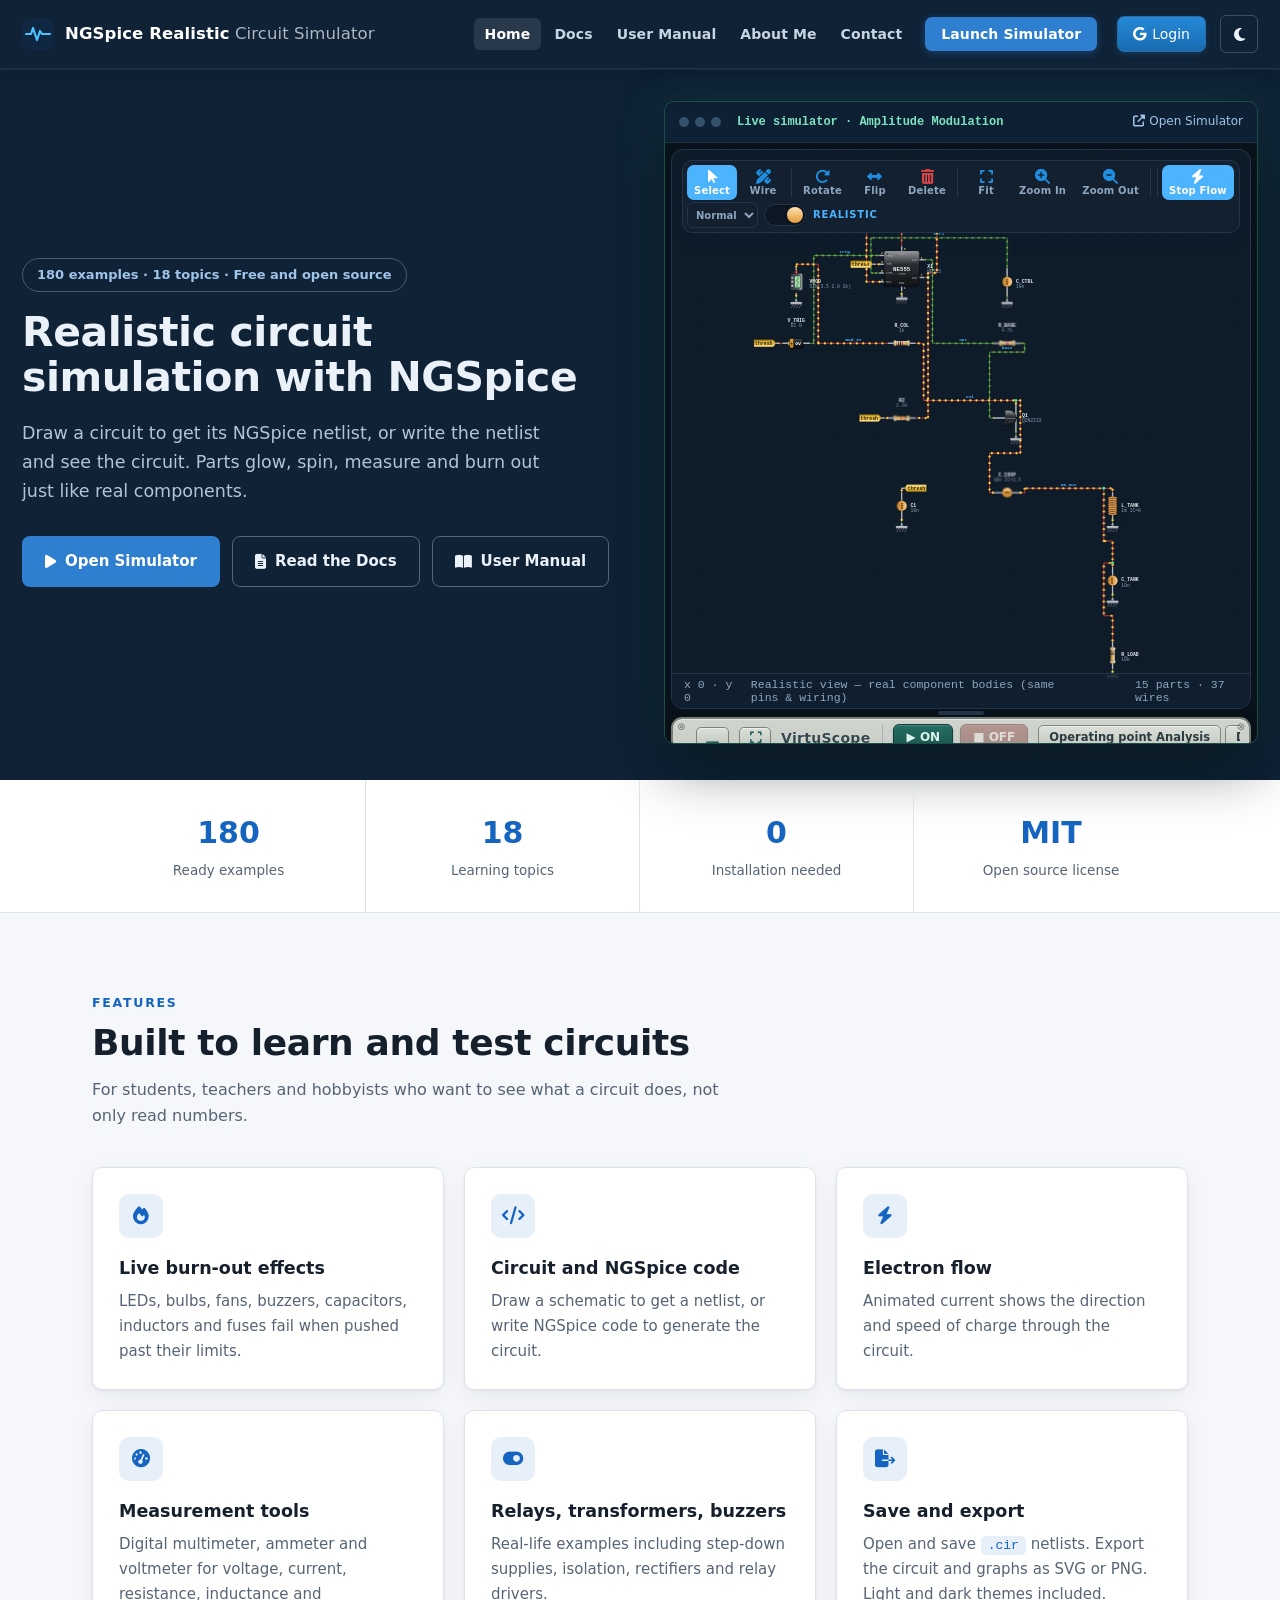
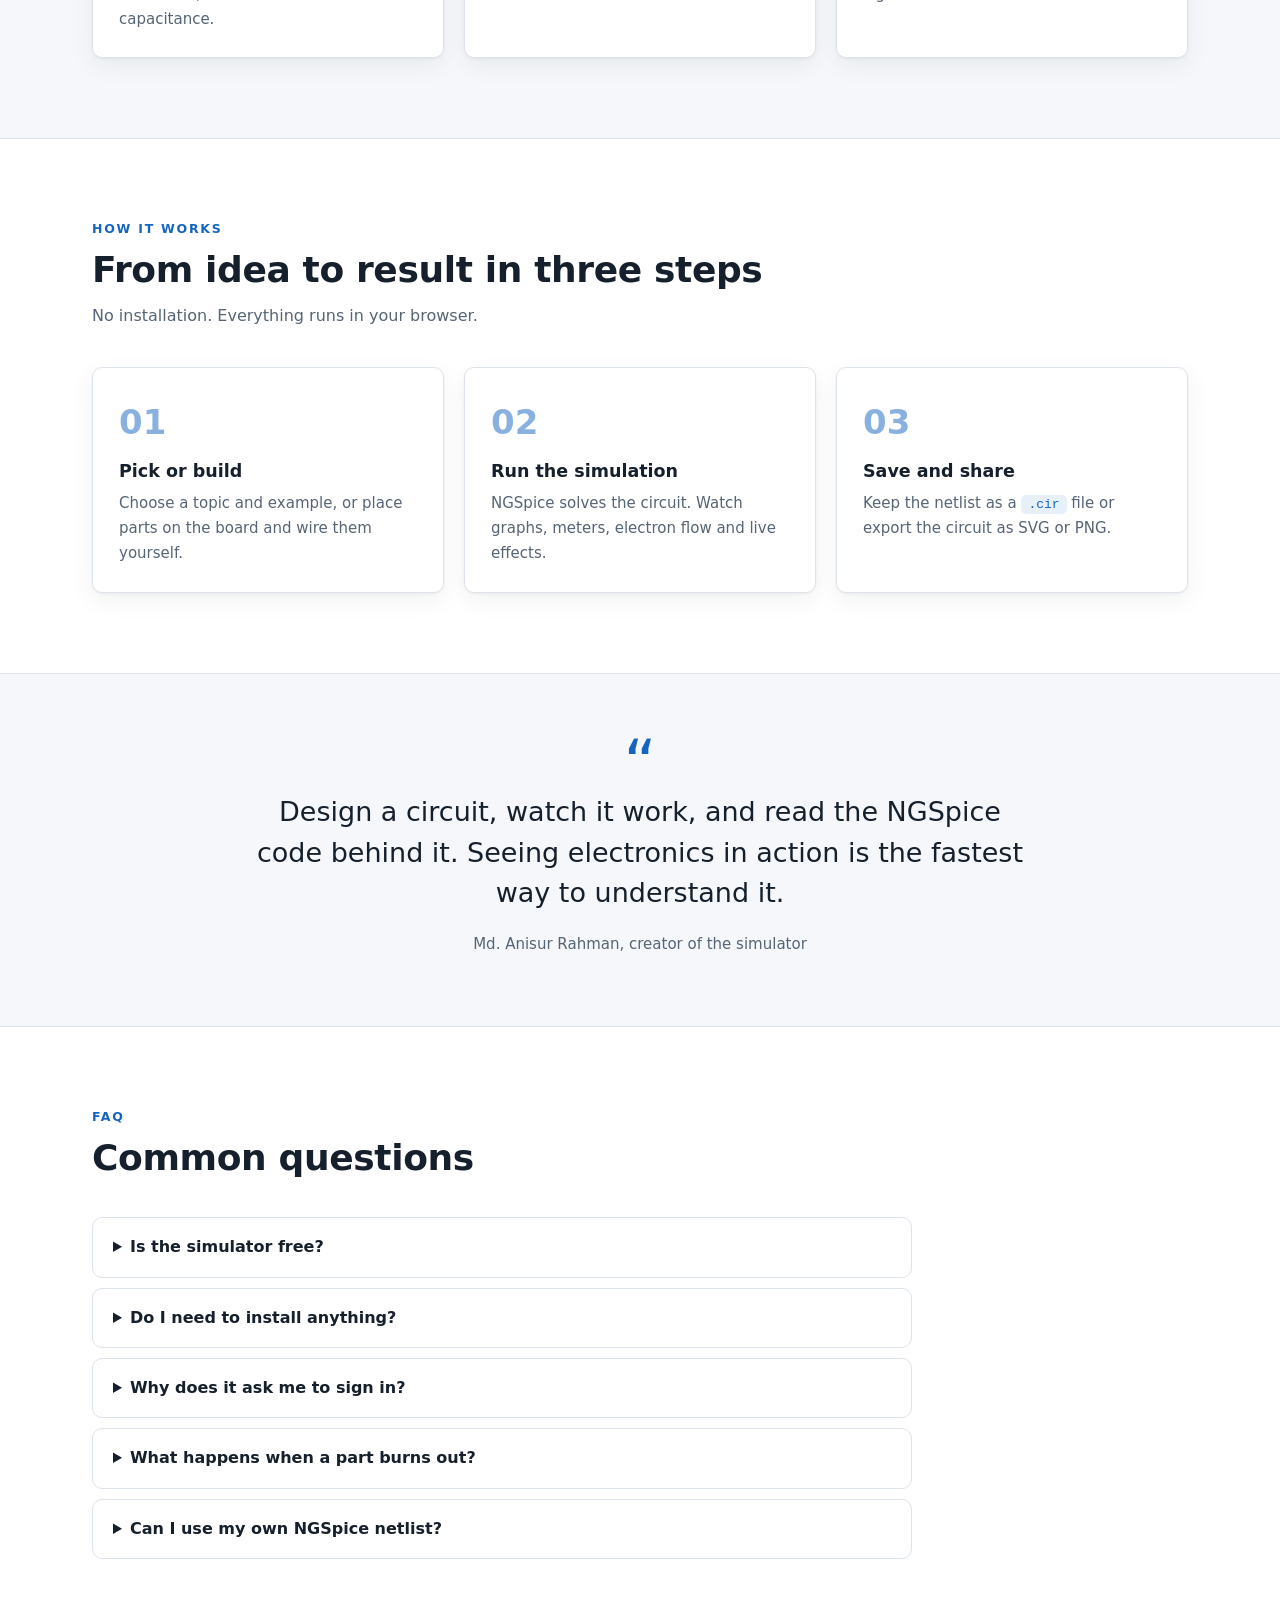
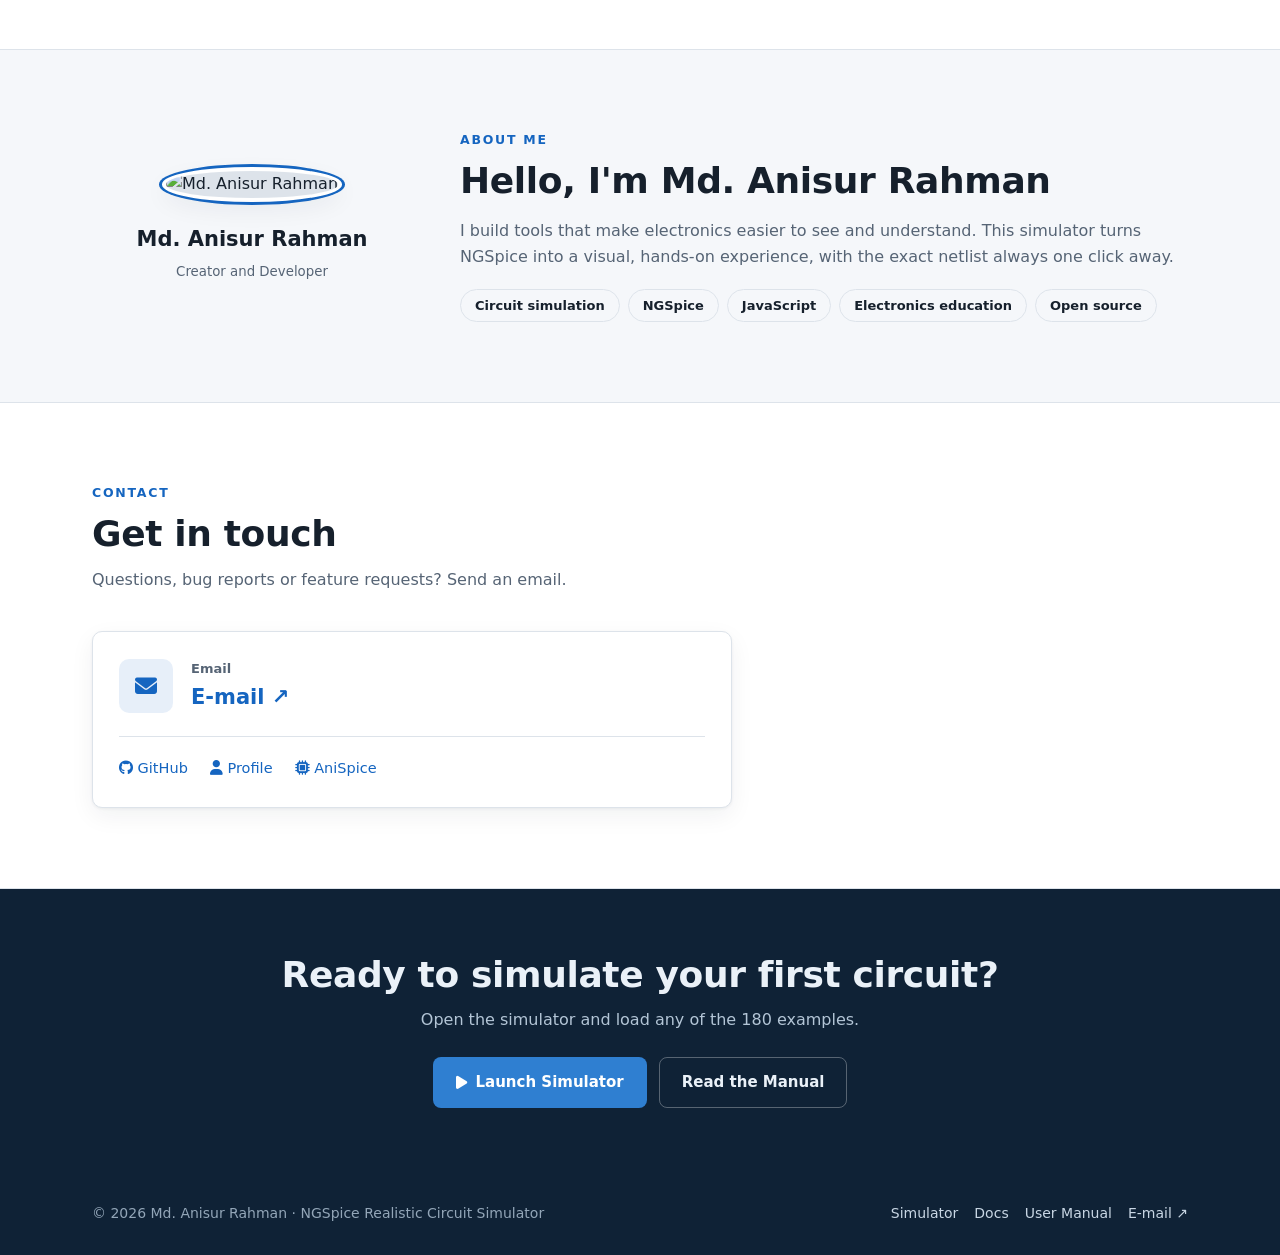
==== index.html @ cb668960 "Update index.html" ====
<!DOCTYPE html>
<html lang="en"><head><meta charset="utf-8"><meta name="viewport" content="width=device-width, initial-scale=1, viewport-fit=cover"><link rel="stylesheet" href="https://cdnjs.cloudflare.com/ajax/libs/font-awesome/6.5.1/css/all.min.css" crossorigin="anonymous" referrerpolicy="no-referrer"><link rel="stylesheet" href="site.css"><title>NGSpice Realistic Circuit Simulator</title>
<meta name="description" content="Realistic browser-based circuit simulator with NGSpice netlists, live burn-out effects, meters and 180 examples in 18 topics. By Md. Anisur Rahman.">
<style>
.hero{background:var(--hero);color:#eaf1f8;padding:32px 0 36px}.hero .btns{display:flex;flex-wrap:wrap;gap:12px}.hero .btns .btn{white-space:nowrap}.hero .wrap>div:first-child{display:flex;flex-direction:column;align-items:flex-start}.hero .wrap{display:grid;grid-template-columns:minmax(0,1fr) minmax(0,1fr);gap:48px;align-items:center;max-width:1280px}.hero .wrap>div:first-child{min-width:0}.hero .wrap>*{min-width:0}.hero .screen{width:100%;max-width:640px;justify-self:end;min-width:0;border-color:rgba(63,224,166,.28);box-shadow:0 24px 60px rgba(0,0,0,.45),0 0 60px rgba(63,224,166,.10)}
.badge{display:inline-block;border:1px solid rgba(255,255,255,.25);color:#9fc4e8;padding:5px 14px;border-radius:99px;font-size:13px;font-weight:600;margin-bottom:18px}
h1{font-size:clamp(30px,3.2vw,46px);line-height:1.12;margin:0 0 18px}.lead{font-size:17.5px;color:#b3c5d6;max-width:520px;margin:0 0 30px}
.screen{background:#0a1724;border:1px solid rgba(255,255,255,.14);border-radius:10px;overflow:hidden;box-shadow:0 20px 50px rgba(0,0,0,.4)}.screen .bar{display:flex;gap:6px;padding:10px 14px;background:#0e2033;border-bottom:1px solid rgba(255,255,255,.08)}.screen .bar i{width:10px;height:10px;border-radius:50%;background:#35506a}.screen svg{display:block;width:100%;height:auto}
.screen .bar{align-items:center}.screen .bar b{margin-left:10px;font:600 12px/1 monospace;color:#7fe3c0;flex:1;white-space:nowrap;overflow:hidden;text-overflow:ellipsis}.screen .bar a{color:#9fc4e8;font-size:12px;text-decoration:none;white-space:nowrap}.screen .bar a:hover{text-decoration:underline}
.screen iframe{display:block;width:100%;height:clamp(380px,calc(100vh - 190px),600px);border:0;background:#0a1724}
@media(max-width:1024px){.hero .wrap{grid-template-columns:minmax(0,1fr);gap:36px}.hero .wrap>div:first-child{max-width:720px}.hero .screen{max-width:760px;justify-self:start}.screen iframe{height:560px}}@media(max-width:600px){.screen iframe{height:600px}}
.flow{stroke-dasharray:6 8;animation:fl 1s linear infinite}@keyframes fl{to{stroke-dashoffset:-14}}.glow{animation:gl 2s ease-in-out infinite}@keyframes gl{50%{opacity:.4}}
@media(prefers-reduced-motion:reduce){.flow,.glow{animation:none}}
.band{background:var(--panel);border-bottom:1px solid var(--line)}.band .wrap{display:grid;grid-template-columns:repeat(4,1fr);text-align:center}
.band .wrap>div{padding:28px 10px;border-right:1px solid var(--line)}.band .wrap>div:last-child{border:0}.band b{display:block;font-size:30px;color:var(--accent)}.band span{font-size:13.5px;color:var(--mut)}
.steps{display:grid;grid-template-columns:repeat(3,1fr);gap:20px;counter-reset:s}.steps .card::before{counter-increment:s;content:"0" counter(s);display:block;font-size:34px;font-weight:800;color:var(--accent);opacity:.5;margin-bottom:6px}
.quote{padding:70px 0;text-align:center}.quote blockquote{margin:0 auto;max-width:780px;font-size:clamp(20px,2.6vw,27px);line-height:1.5;font-weight:500}.quote blockquote::before{content:"\201C";display:block;font-size:64px;line-height:.6;color:var(--accent);margin-bottom:10px}.quote cite{display:block;margin-top:18px;font-style:normal;color:var(--mut);font-size:15px}
.faq{max-width:820px}.faq details{background:var(--panel);border:1px solid var(--line);border-radius:10px;padding:16px 20px;margin-bottom:10px}.faq summary{cursor:pointer;font-weight:700}.faq p{margin:10px 0 0;color:var(--mut);font-size:15px}
.about{display:grid;grid-template-columns:320px 1fr;gap:48px;align-items:center}.me{text-align:center}
.me img{width:220px;height:220px;border-radius:50%;object-fit:cover;border:4px solid var(--panel);box-shadow:0 0 0 3px var(--accent),var(--shadow);background:var(--line)}
.me h3{margin:20px 0 2px;font-size:21px}.me small{color:var(--mut)}
.chips{display:flex;flex-wrap:wrap;gap:8px;margin-top:18px}.chips span{background:var(--bg);border:1px solid var(--line);padding:5px 14px;border-radius:99px;font-size:13px;font-weight:600}
.contact{max-width:640px}.mail{display:flex;gap:18px;align-items:center}.mail .ic{margin:0;width:54px;height:54px;font-size:22px;flex:none}.mail>div:last-child{min-width:0}.mail b{display:block;font-size:13px;color:var(--mut);font-weight:600}.mail a.m{font-size:21px;font-weight:700;overflow-wrap:anywhere}
.links2{display:flex;flex-wrap:wrap;gap:10px 22px;margin-top:22px;padding-top:20px;border-top:1px solid var(--line);font-size:14.5px}
.cta{background:var(--hero);color:#eaf1f8;text-align:center;padding:64px 0}.cta h2{margin:0 0 10px}.cta p{color:#b3c5d6;margin:0 0 24px}.cta .btns{justify-content:center}
@media(max-width:900px){.hero .wrap,.about{grid-template-columns:1fr}.steps{grid-template-columns:1fr 1fr}.band .wrap{grid-template-columns:1fr 1fr}.band .wrap>div:nth-child(2){border:0}}
@media(max-width:600px){.steps{grid-template-columns:1fr}.mail a.m{font-size:17px}}
</style></head>
<body data-page="home"><div id="site-header"></div>
<main>
<div class="hero"><div class="wrap">
 <div>
  <span class="badge">180 examples &middot; 18 topics &middot; Free and open source</span>
  <h1>Realistic circuit simulation with NGSpice</h1>
  <p class="lead">Draw a circuit to get its NGSpice netlist, or write the netlist and see the circuit. Parts glow, spin, measure and burn out just like real components.</p>
  <div class="btns"><a class="btn p" href="simulator/index.html" target="_blank" rel="noopener"><i class="fa-solid fa-play"></i> Open Simulator</a><a class="btn g" href="docs.html"><i class="fa-solid fa-file-lines"></i> Read the Docs</a><a class="btn g" href="manual.html"><i class="fa-solid fa-book-open"></i> User Manual</a></div>
 </div>
 <div class="screen"><div class="bar"><i></i><i></i><i></i><b>Live simulator &middot; Amplitude Modulation</b><a href="simulator/" target="_blank" rel="noopener"><i class="fa-solid fa-up-right-from-square" style="width:auto;height:auto;background:none;border-radius:0"></i> Open Simulator</a></div>
  <iframe id="heroSim" title="Live NGSpice simulator: amplitude modulation" loading="eager"></iframe></div>
</div></div>

<div class="band"><div class="wrap"><div><b>180</b><span>Ready examples</span></div><div><b>18</b><span>Learning topics</span></div><div><b>0</b><span>Installation needed</span></div><div><b>MIT</b><span>Open source license</span></div></div></div>


<section id="features"><div class="wrap">
 <div class="eyebrow">Features</div><h2>Built to learn and test circuits</h2>
 <p class="sub">For students, teachers and hobbyists who want to see what a circuit does, not only read numbers.</p>
 <div class="grid g3">
  <div class="card"><div class="ic"><i class="fa-solid fa-fire"></i></div><h3>Live burn-out effects</h3><p>LEDs, bulbs, fans, buzzers, capacitors, inductors and fuses fail when pushed past their limits.</p></div>
  <div class="card"><div class="ic"><i class="fa-solid fa-code"></i></div><h3>Circuit and NGSpice code</h3><p>Draw a schematic to get a netlist, or write NGSpice code to generate the circuit.</p></div>
  <div class="card"><div class="ic"><i class="fa-solid fa-bolt"></i></div><h3>Electron flow</h3><p>Animated current shows the direction and speed of charge through the circuit.</p></div>
  <div class="card"><div class="ic"><i class="fa-solid fa-gauge-high"></i></div><h3>Measurement tools</h3><p>Digital multimeter, ammeter and voltmeter for voltage, current, resistance, inductance and capacitance.</p></div>
  <div class="card"><div class="ic"><i class="fa-solid fa-toggle-on"></i></div><h3>Relays, transformers, buzzers</h3><p>Real-life examples including step-down supplies, isolation, rectifiers and relay drivers.</p></div>
  <div class="card"><div class="ic"><i class="fa-solid fa-file-export"></i></div><h3>Save and export</h3><p>Open and save <code>.cir</code> netlists. Export the circuit and graphs as SVG or PNG. Light and dark themes included.</p></div>
 </div>
</div></section>


<section id="how" class="alt"><div class="wrap">
 <div class="eyebrow">How it works</div><h2>From idea to result in three steps</h2>
 <p class="sub">No installation. Everything runs in your browser.</p>
 <div class="steps">
  <div class="card"><h3>Pick or build</h3><p>Choose a topic and example, or place parts on the board and wire them yourself.</p></div>
  <div class="card"><h3>Run the simulation</h3><p>NGSpice solves the circuit. Watch graphs, meters, electron flow and live effects.</p></div>
  <div class="card"><h3>Save and share</h3><p>Keep the netlist as a <code>.cir</code> file or export the circuit as SVG or PNG.</p></div>
 </div>
</div></section>

<section class="quote"><div class="wrap"><blockquote>Design a circuit, watch it work, and read the NGSpice code behind it. Seeing electronics in action is the fastest way to understand it.</blockquote><cite>Md. Anisur Rahman, creator of the simulator</cite></div></section>

<section id="faq" class="alt"><div class="wrap">
 <div class="eyebrow">FAQ</div><h2>Common questions</h2><p class="sub"></p>
 <div class="faq">
  <details><summary>Is the simulator free?</summary><p>Yes. It is open source under the MIT License.</p></details>
  <details><summary>Do I need to install anything?</summary><p>No. Open the simulator in a modern browser and start.</p></details>
  <details><summary>Why does it ask me to sign in?</summary><p>Google sign-in is needed to edit component properties, place parts, create new circuits, save or export, and view or edit NGSpice code.</p></details>
  <details><summary>What happens when a part burns out?</summary><p>It smokes, burns and stays an open circuit. Press Undo to restore it, then fix the cause, for example a missing resistor or the wrong supply voltage.</p></details>
  <details><summary>Can I use my own NGSpice netlist?</summary><p>Yes. Open a <code>.cir</code> file and the circuit is generated from it.</p></details>
 </div>
</div></section>

<section id="about"><div class="wrap"><div class="about">
 <div class="me"><img src="https://programming24.school.blog/wp-content/uploads/2026/07/chatgpt-image-feb-6-2026-09_43_46-pm-1.png" alt="Md. Anisur Rahman" width="220" height="220"><h3>Md. Anisur Rahman</h3><small>Creator and Developer</small></div>
 <div><div class="eyebrow">About Me</div><h2>Hello, I'm Md. Anisur Rahman</h2>
  <p style="color:var(--mut)">I build tools that make electronics easier to see and understand. This simulator turns NGSpice into a visual, hands-on experience, with the exact netlist always one click away.</p>
  <p style="color:var(--mut)"></p>
  <div class="chips"><span>Circuit simulation</span><span>NGSpice</span><span>JavaScript</span><span>Electronics education</span><span>Open source</span></div></div>
</div></div></section>

<section id="contact" class="alt"><div class="wrap">
 <div class="eyebrow">Contact</div><h2>Get in touch</h2><p class="sub">Questions, bug reports or feature requests? Send an email.</p>
 <div class="card contact"><div class="mail"><div class="ic"><i class="fa-solid fa-envelope"></i></div><div><b>Email</b><a class="m" href="mailto:poetanis@gmail.com">E-mail ↗️</a></div></div>
 <div class="links2"><a href="https://github.com/AnisurRahmanJU/NGSpice-Circuit" target="_blank" rel="noopener"><i class="fa-brands fa-github"></i> GitHub</a><a href="https://dcaclab.com/users/28506/profile" target="_blank" rel="noopener"><i class="fa-solid fa-user"></i> Profile</a><a href="https://anispice.vercel.app" target="_blank" rel="noopener"><i class="fa-solid fa-microchip"></i> AniSpice</a></div></div>
</div></section>

<div class="cta"><div class="wrap"><h2>Ready to simulate your first circuit?</h2><p>Open the simulator and load any of the 180 examples.</p><div class="btns"><a class="btn p" href="simulator/index.html" target="_blank" rel="noopener"><i class="fa-solid fa-play"></i> Launch Simulator</a><a class="btn g" href="manual.html">Read the Manual</a></div></div></div>
</main>
<div id="site-footer"></div><script src="site.js"></script>
 <script src="link.js"></script>
 <script>
 /* Open every simulator link (including header nav, desktop and mobile) in a new tab */
 (function(){
  function fix(){
   document.querySelectorAll('a[href*="simulator/"], a[href$="simulator"]').forEach(function(a){
    if(a.target!=='_blank'){a.target='_blank';a.rel='noopener';}
   });
  }
  fix();
  new MutationObserver(fix).observe(document.body,{childList:true,subtree:true});
 })();
 </script>
<script>
/* Hero: real simulator, example 116 (amplitude modulation), dark theme, auto-run */
(function(){
 var f=document.getElementById('heroSim');if(!f)return;
 var want=null, TOPIC=10, EX=116;   /* topic 11 "555 Timer Circuits", example #116 (amplitude modulation) */
 var CSS="html,body{overflow:hidden!important;height:100%!important}body{display:flex!important;flex-direction:column!important}"+
 "header.top,footer.site-footer,aside.side,#rzSide,#compPanel,#rzPal{display:none!important}"+
 ".work{display:grid!important;grid-template-columns:minmax(0,1fr)!important;flex:1 1 auto!important;min-height:0!important;height:auto!important;max-height:none!important;padding:6px!important;margin:0!important;gap:0!important;overflow:auto!important}"+
 ".work>.center{width:auto!important;max-width:none!important;min-width:0!important;height:100%!important;min-height:0!important}"+
 ".work{scrollbar-width:thin;scrollbar-color:#3a5a78 #0e2033}.work::-webkit-scrollbar{width:10px}.work::-webkit-scrollbar-track{background:#0e2033;border-radius:8px}.work::-webkit-scrollbar-thumb{background:#3a5a78;border-radius:8px;border:2px solid #0e2033}.work::-webkit-scrollbar-thumb:hover{background:#4f7aa3}";
 function fit(d){try{var b=d.getElementById('tFit');if(b)b.click()}catch(e){}}
 function isDark(d,w){try{var c=w.getComputedStyle(d.body).backgroundColor.match(/\d+/g);return !!c&&(0.299*c[0]+0.587*c[1]+0.114*c[2])<110}catch(e){return false}}
 function findBtn(d,re){var l=d.querySelectorAll('button,[role=button]');for(var i=0;i<l.length;i++){if(re.test((l[i].textContent||'').replace(/\s+/g,' ').trim()))return l[i]}return null}
 function forceDark(d,w){
  if(isDark(d,w))return;
  var h=d.documentElement;h.setAttribute('data-theme','dark');h.classList.add('dark');if(d.body)d.body.classList.add('dark');
  if(isDark(d,w))return;
  var b=d.querySelector('#themeBtn,#theme,#themeToggle,[data-theme-toggle],[aria-label*="heme" i],[title*="heme" i]');
  if(b)b.click();
 }
 function select(d){
  var tp=d.getElementById('topic'),ex=d.getElementById('exsel');
  if(!tp||!ex||tp.options.length<=TOPIC)return false;
  if(tp.value!==String(TOPIC)){tp.value=TOPIC;tp.onchange()}
  /* pick the example by name first (amplitude modulation), then by number 116 */
  var pick=null,i,o;
  for(i=0;i<ex.options.length&&!pick;i++){o=ex.options[i];if(/amplitude\s*modulat/i.test(o.text))pick=o}
  for(i=0;i<ex.options.length&&!pick;i++){o=ex.options[i];if(o.value===String(EX)||o.text.indexOf(EX+'.')===0)pick=o}
  if(!pick)return false;
  want=pick.value;ex.value=want;ex.onchange();return true;
 }
 function drive(){
  var d=f.contentDocument,w=f.contentWindow,tries=0,ok=0,ran=0;
  var iv=setInterval(function(){tries++;
   try{
    var tp=d.getElementById('topic'),ex=d.getElementById('exsel');
    if(tp&&ex&&tp.options.length>TOPIC){
     forceDark(d,w);
     if(tp.value!==String(TOPIC)||want===null||ex.value!==want){select(d);ok=0}
     else if(++ok>=3){
      clearInterval(iv);
      [200,700,1400,2400].forEach(function(ms){setTimeout(function(){fit(d)},ms)});
      /* no empty space: make the frame exactly as tall as the circuit + VirtuScope */
      function contentBottom(){var c=d.querySelector('.work>.center');if(!c)return 0;var m=0;
       [].forEach.call(c.children,function(ch){var cs=w.getComputedStyle(ch);if(cs.display==='none'||cs.position==='absolute'||cs.position==='fixed')return;var r=ch.getBoundingClientRect();if(r.height>0)m=Math.max(m,r.bottom)});return m}
      function autosize(){try{var b=contentBottom();if(!b)return;var nh=(function(){var big=window.innerWidth>1024,cap=big?Math.min(600,Math.max(380,window.innerHeight-190)):600,lo=big?380:440;return Math.max(lo,Math.min(cap,Math.ceil(b+6)))})();
       if(Math.abs(nh-f.clientHeight)>8){f.style.height=nh+'px';setTimeout(function(){fit(d)},250)}}catch(e){}}
      var tm;function refit(){clearTimeout(tm);tm=setTimeout(function(){fit(d);setTimeout(autosize,300)},150)}
      w.addEventListener('resize',refit);if(w.ResizeObserver)new w.ResizeObserver(refit).observe(d.documentElement);
      /* auto-run: open Time Domain Analysis, then switch the simulation ON (retried so it never gets missed) */
      /* circuit power: make sure electron flow / power is running (never toggles it off) */
      function powerCircuit(){
       var fl=findBtn(d,/^(Start|Play|Resume|Run)\s*Flow$/i);if(fl){fl.click();return}
       var pw=d.querySelector('#btnPower,#powerBtn,[title*="power on" i],[aria-label*="power on" i],[title="Power" i],[aria-label="Power" i]');
       if(pw&&pw.getAttribute('aria-pressed')!=='true'&&!/(^|\s)(on|active|running)(\s|$)/i.test(pw.className||''))pw.click();
      }
      /* VirtuScope ON */
      function pressOn(){
       var on=d.querySelector('#btnOn,#onBtn,#runOn,#powerOn')||findBtn(d,/(^|\s)ON$/i);
       if(on){['pointerdown','mousedown','pointerup','mouseup','click'].forEach(function(t){try{on.dispatchEvent(new w.MouseEvent(t,{bubbles:true,cancelable:true,view:w}))}catch(e){}})}
       ['runSimulation','runSim','startSim','startSimulation'].forEach(function(n){try{if(typeof w[n]==='function'&&!on)w[n]()}catch(e){}});
      }
      /* keep the VirtuScope panel large (maximized) under the circuit */
      function scopePanel(){var c=d.querySelector('.work>.center');if(!c)return null;var k=[].slice.call(c.children);
       for(var i=0;i<k.length;i++){if(/VirtuScope/.test(k[i].textContent||'')&&k[i].querySelectorAll('*').length>20)return k[i]}return null}
      function maximizeScope(){try{var c=d.querySelector('.work>.center'),sp=scopePanel();if(!c||!sp)return;
       c.style.setProperty('display','flex','important');c.style.setProperty('flex-direction','column','important');
       [].forEach.call(c.children,function(k){var cs=w.getComputedStyle(k);if(cs.display==='none'||cs.position==='absolute'||cs.position==='fixed')return;
        if(k===sp){k.style.setProperty('flex','1 1 62%','important');k.style.setProperty('min-height','0','important');k.style.setProperty('height','auto','important')}
        else if(k.getBoundingClientRect().height>24){k.style.setProperty('flex','0 1 38%','important');k.style.setProperty('min-height','0','important')}})}catch(e){}}
      setTimeout(function(){var td=findBtn(d,/^Time Domain Analysis$/i);if(td)td.click()},500);
      /* switch the circuit and the simulation ON, then keep checking until the scope really shows a trace */
      var n2=0,civ=setInterval(function(){n2++;
       try{
        powerCircuit();
        var done=/\bv\([^)]*\)\s*=\s*-?\d/.test(d.body.innerText||'');
        if(n2===1||n2===2||(!done&&(n2===6||n2===10||n2===14)))pressOn();
        if(done&&n2>=3){clearInterval(civ);setTimeout(function(){maximizeScope();fit(d);autosize()},500)}
       }catch(e){}
       if(n2>16)clearInterval(civ);
      },1200);
      [900,1800,3200,5000,7500].forEach(function(ms){setTimeout(function(){maximizeScope();autosize();setTimeout(function(){fit(d)},300)},ms)});
     }
    }
   }catch(e){}
   if(tries>80)clearInterval(iv);
  },250);
 }
 f.addEventListener('load',function(){
  try{var d=f.contentDocument;if(!d.getElementById('embedFix')){var st=d.createElement('style');st.id='embedFix';st.textContent=CSS;d.head.appendChild(st)}drive()}catch(e){}
 });
 f.src='simulator/?embed=1&theme=dark&topic='+TOPIC+'&ex='+EX;
})();
</script>
</body></html>
---- site.css ----
:root{--bg:#f5f7fa;--panel:#fff;--ink:#16202c;--mut:#566475;--line:#dde3ea;--accent:#1565c0;--accent-t:rgba(21,101,192,.1);--top:#0f2236;--hero:#0f2236;--shadow:0 1px 3px rgba(16,32,48,.06),0 8px 24px rgba(16,32,48,.06);color-scheme:light;box-sizing:border-box;padding-top:env(safe-area-inset-top,0px);padding-bottom:env(safe-area-inset-bottom,0px)}
@media(prefers-color-scheme:dark){:root:not([data-theme="light"]){--bg:#0b121a;--panel:#131d29;--ink:#e7edf3;--mut:#98a9ba;--line:#243243;--accent:#5aaaf2;--accent-t:rgba(90,170,242,.14);--top:#09111a;--hero:#0d1a28;--shadow:0 8px 24px rgba(0,0,0,.35);color-scheme:dark}}
:root[data-theme="dark"]{--bg:#0b121a;--panel:#131d29;--ink:#e7edf3;--mut:#98a9ba;--line:#243243;--accent:#5aaaf2;--accent-t:rgba(90,170,242,.14);--top:#09111a;--hero:#0d1a28;--shadow:0 8px 24px rgba(0,0,0,.35);color-scheme:dark}
*{box-sizing:border-box}html{scroll-behavior:smooth;scroll-padding-top:80px}
body{margin:0;background:var(--bg);color:var(--ink);font:16px/1.65 "Segoe UI",system-ui,-apple-system,Roboto,Helvetica,Arial,sans-serif}
a{color:var(--accent);text-decoration:none}
.wrap{max-width:1140px;margin:0 auto;padding:0 22px}
header.site{position:sticky;top:0;z-index:20;background:var(--top);border-bottom:1px solid rgba(255,255,255,.08)}
header.site::before{content:"";position:fixed;inset:0 0 auto;height:env(safe-area-inset-top,0px);background:var(--top);z-index:30}
.nav{display:flex;align-items:center;gap:16px;height:64px}
.brand{display:flex;align-items:center;gap:10px;color:#eaf1f8;font-weight:700}
.brand span{font-weight:400;opacity:.7;white-space:pre}
.brand b{font-weight:700}
nav.links{margin-left:auto;display:flex;align-items:center;gap:2px}
nav.links a{color:#c8d6e4;padding:8px 13px;border-radius:6px;font-size:14.5px;font-weight:600}
nav.links a:hover,nav.links a.on{background:rgba(255,255,255,.1);color:#fff}
nav.links a.cta{background:#2f7fd1;color:#fff;margin-left:8px}
nav.links a.cta:hover{background:#3a8ce0}
.ib{background:none;border:1px solid rgba(255,255,255,.2);color:#eaf1f8;width:38px;height:38px;border-radius:6px;cursor:pointer;font-size:15px}
.ib:hover{background:rgba(255,255,255,.1)}
#burger{display:none;margin-left:auto}
.th-sun{display:none}
:root[data-theme="dark"] .th-sun{display:inline}:root[data-theme="dark"] .th-moon{display:none}
@media(prefers-color-scheme:dark){:root:not([data-theme="light"]) .th-sun{display:inline}:root:not([data-theme="light"]) .th-moon{display:none}}
.eyebrow{color:var(--accent);font-weight:700;font-size:12.5px;letter-spacing:.14em;text-transform:uppercase}
h1,h2{letter-spacing:-.01em;line-height:1.2}
h2{font-size:clamp(26px,3.2vw,36px);margin:8px 0 12px}
.sub{color:var(--mut);max-width:660px;margin:0 0 38px}
section{padding:80px 0}.alt{background:var(--panel);border-block:1px solid var(--line)}
.grid{display:grid;gap:20px}.g3{grid-template-columns:repeat(3,1fr)}
.card{background:var(--panel);border:1px solid var(--line);border-radius:10px;padding:26px;box-shadow:var(--shadow)}
.ic{width:44px;height:44px;border-radius:10px;display:grid;place-items:center;background:var(--accent-t);color:var(--accent);font-size:18px;margin-bottom:16px;flex:none}
.card h3{margin:0 0 6px;font-size:17.5px}.card p{margin:0;color:var(--mut);font-size:15px}
.btn{display:inline-flex;align-items:center;gap:9px;padding:12px 22px;border-radius:8px;font-weight:700;font-size:15px;border:1px solid transparent;cursor:pointer}
.btn.p{background:#2f7fd1;color:#fff}.btn.p:hover{background:#3a8ce0}
.btn.g{background:transparent;color:#eaf1f8;border-color:rgba(255,255,255,.3)}.btn.g:hover{background:rgba(255,255,255,.1)}
.btns{display:flex;flex-wrap:wrap;gap:12px}
code{background:var(--accent-t);color:var(--accent);padding:2px 7px;border-radius:5px;font:13px ui-monospace,Menlo,Consolas,monospace}
pre{background:#0c1824;color:#cfe3f7;padding:16px;border-radius:8px;overflow-x:auto;font:13px/1.6 ui-monospace,Menlo,Consolas,monospace;margin:12px 0 0}
.page-head{background:var(--hero);color:#eaf1f8;padding:56px 0 48px}
.page-head h1{font-size:clamp(30px,4vw,44px);margin:6px 0 10px}.page-head p{margin:0;color:#b3c5d6;max-width:640px}
.page-head .eyebrow{color:#7ab8f0}
footer.site{background:var(--top);color:#93a6b8;padding:30px 0;font-size:14px}
footer.site .wrap{display:flex;justify-content:space-between;flex-wrap:wrap;gap:12px}
footer.site a{color:#c8d6e4;margin-left:16px}
@media(max-width:900px){.g3{grid-template-columns:1fr 1fr}#burger{display:block}
 nav.links{display:none;position:absolute;top:64px;left:0;right:0;flex-direction:column;align-items:stretch;background:var(--top);padding:12px 22px 18px;border-bottom:1px solid rgba(255,255,255,.1)}
 nav.links.open{display:flex}nav.links a.cta{margin:6px 0 0;text-align:center}}
@media(max-width:600px){.g3{grid-template-columns:1fr}section{padding:56px 0}}

/* ===== Login (same look as simulator) ===== */
#auth-area{display:flex;align-items:center;gap:8px;flex-shrink:0}
header.site #login-btn{display:inline-flex;align-items:center;gap:6px;padding:8px 14px;border-radius:7px;border:1px solid #2d6ca2;background:linear-gradient(180deg,#2589d8,#186cb0);color:#fff;font:600 13.5px/1 inherit;font-family:inherit;white-space:nowrap;cursor:pointer;box-shadow:0 2px 6px rgba(24,108,176,.3)}
header.site #login-btn:hover{background:linear-gradient(180deg,#3097e8,#1e7bc4);border-color:#4cb4ff}
#user-chip{display:none;align-items:center;gap:6px;padding:2px 8px 2px 3px;border-radius:999px;background:#17324d;border:1px solid #2d527a;color:#eaf1f8}
#user-avatar{width:28px;height:28px;border-radius:50%;object-fit:cover;border:1px solid #4cc3ff;background:#0f2740;flex-shrink:0}
#user-name{font-size:13px;font-weight:600;max-width:130px;overflow:hidden;text-overflow:ellipsis;white-space:nowrap}
header.site #logout-btn{padding:4px 8px;border-radius:999px;border:1px solid #2d527a;background:#1f4166;color:#ffd6d6;font-size:12px;cursor:pointer}
header.site #logout-btn:hover{background:#753734;border-color:#d64545;color:#fff}
#login-modal-overlay{display:none;position:fixed;inset:0;z-index:9999;background:rgba(8,18,28,.62);align-items:center;justify-content:center;padding:14px}
#login-modal{position:relative;width:350px;max-width:92vw;padding:28px 24px 24px;border-radius:14px;background:var(--panel);color:var(--ink);border:1px solid var(--line);box-shadow:0 16px 48px rgba(0,0,0,.45);text-align:center}
#login-modal-close{position:absolute;top:10px;right:12px;border:0;background:transparent;color:var(--mut);font-size:20px;line-height:1;padding:4px 8px;cursor:pointer}
#login-modal-close:hover{color:var(--ink)}
.login-modal-icon{font-size:32px;color:var(--accent);margin-bottom:8px}
#login-modal h3{margin:4px 0 8px;font-size:17px;font-weight:700}
#login-modal p{margin:0 0 18px;font-size:13px;line-height:1.5;color:var(--mut)}
#g_id_signin_container{display:flex;justify-content:center;min-height:44px}
@media(max-width:900px){#auth-area{margin-left:auto}#burger{margin-left:0}}
@media(max-width:520px){#user-name{display:none}.brand span{display:none}}

/* ===== Professional header: single-line, no wrapping ===== */
header.site .wrap{max-width:1320px}
.nav{gap:14px;height:68px}
.brand{white-space:nowrap;flex-shrink:0;gap:11px;font-size:16.5px;line-height:1.2;letter-spacing:.1px}
.brand div{white-space:nowrap}
.brand b{color:#fff;font-weight:700}
.brand span{font-weight:400;opacity:.72}
nav.links{gap:2px;white-space:nowrap;flex-wrap:nowrap}
nav.links a{white-space:nowrap;padding:8px 11px;font-size:14px;font-weight:600;line-height:1.2;letter-spacing:.1px}
nav.links a.cta{padding:9px 16px;margin-left:10px;border-radius:7px;box-shadow:0 2px 8px rgba(47,127,209,.35)}
#auth-area{margin-left:6px}
header.site #login-btn{padding:9px 15px;font-size:14px;line-height:1.2;border-radius:7px}
#user-name{max-width:110px}
.ib{flex-shrink:0}
header.site{box-shadow:0 1px 0 rgba(255,255,255,.06),0 4px 18px rgba(0,0,0,.18)}

/* collapse to the menu button before anything can wrap */
@media(max-width:1240px){
 #burger{display:block;margin-left:0}
 #auth-area{margin-left:auto}
 nav.links{display:none;position:absolute;top:68px;left:0;right:0;flex-direction:column;align-items:stretch;gap:2px;background:var(--top);padding:12px 22px 18px;border-bottom:1px solid rgba(255,255,255,.1);box-shadow:0 12px 24px rgba(0,0,0,.25)}
 nav.links.open{display:flex}
 nav.links a{padding:11px 12px;font-size:15px}
 nav.links a.cta{margin:8px 0 0;text-align:center}
}
@media(max-width:560px){.brand span{display:none}#user-name{display:none}}
@media(max-width:380px){.brand{font-size:15px}header.site #login-btn span{display:none}}
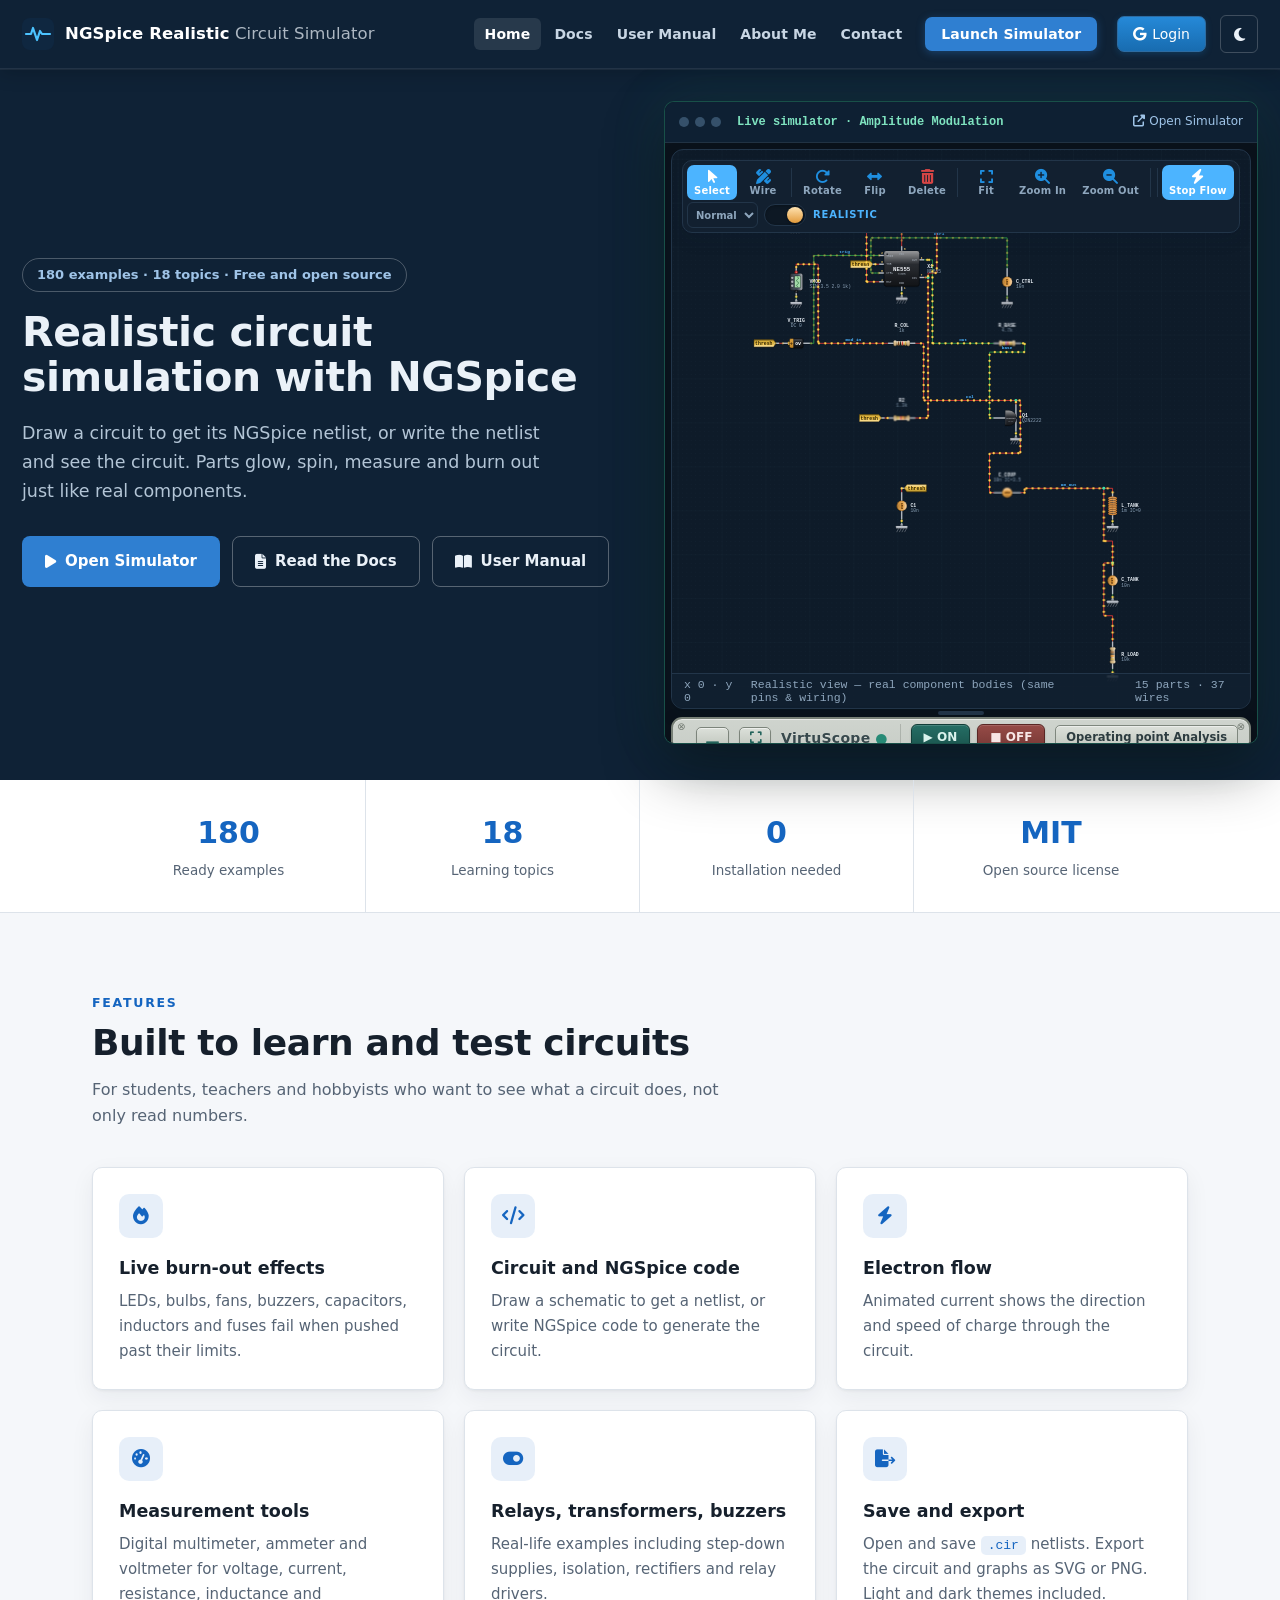
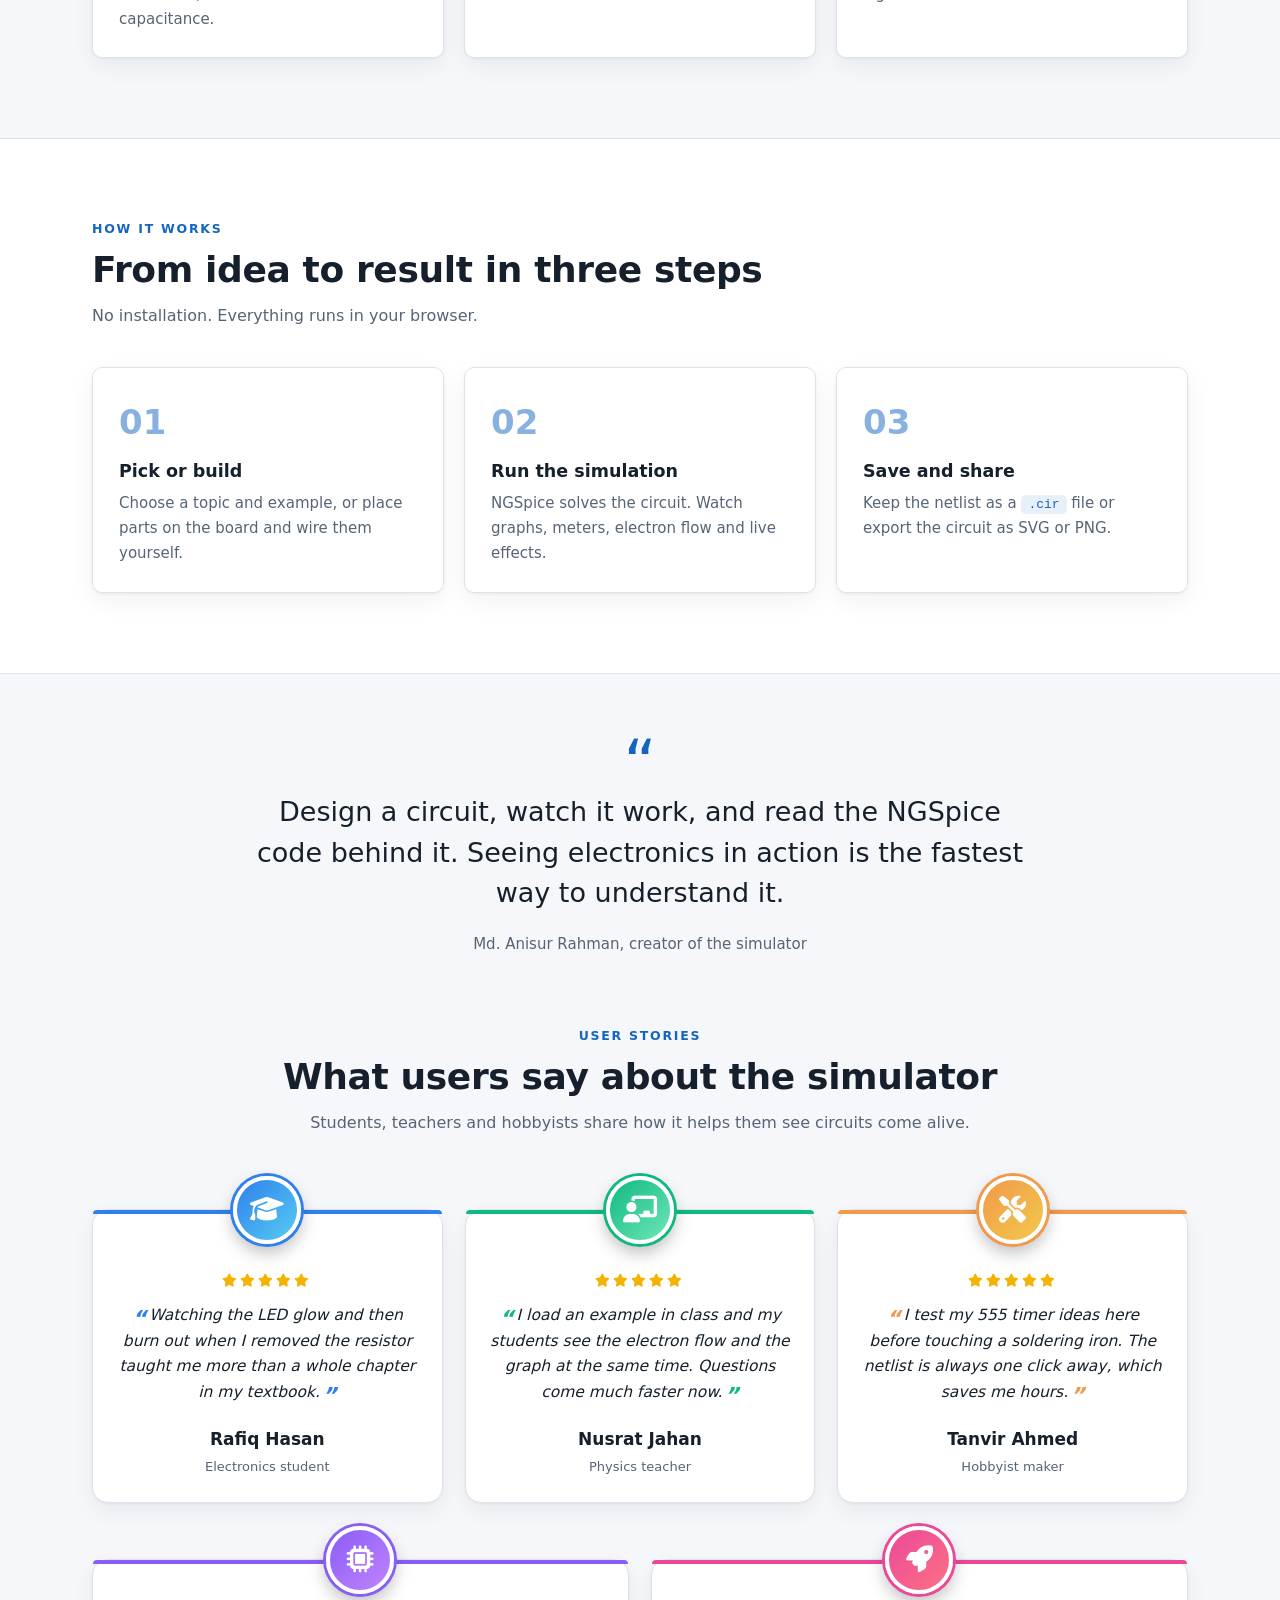
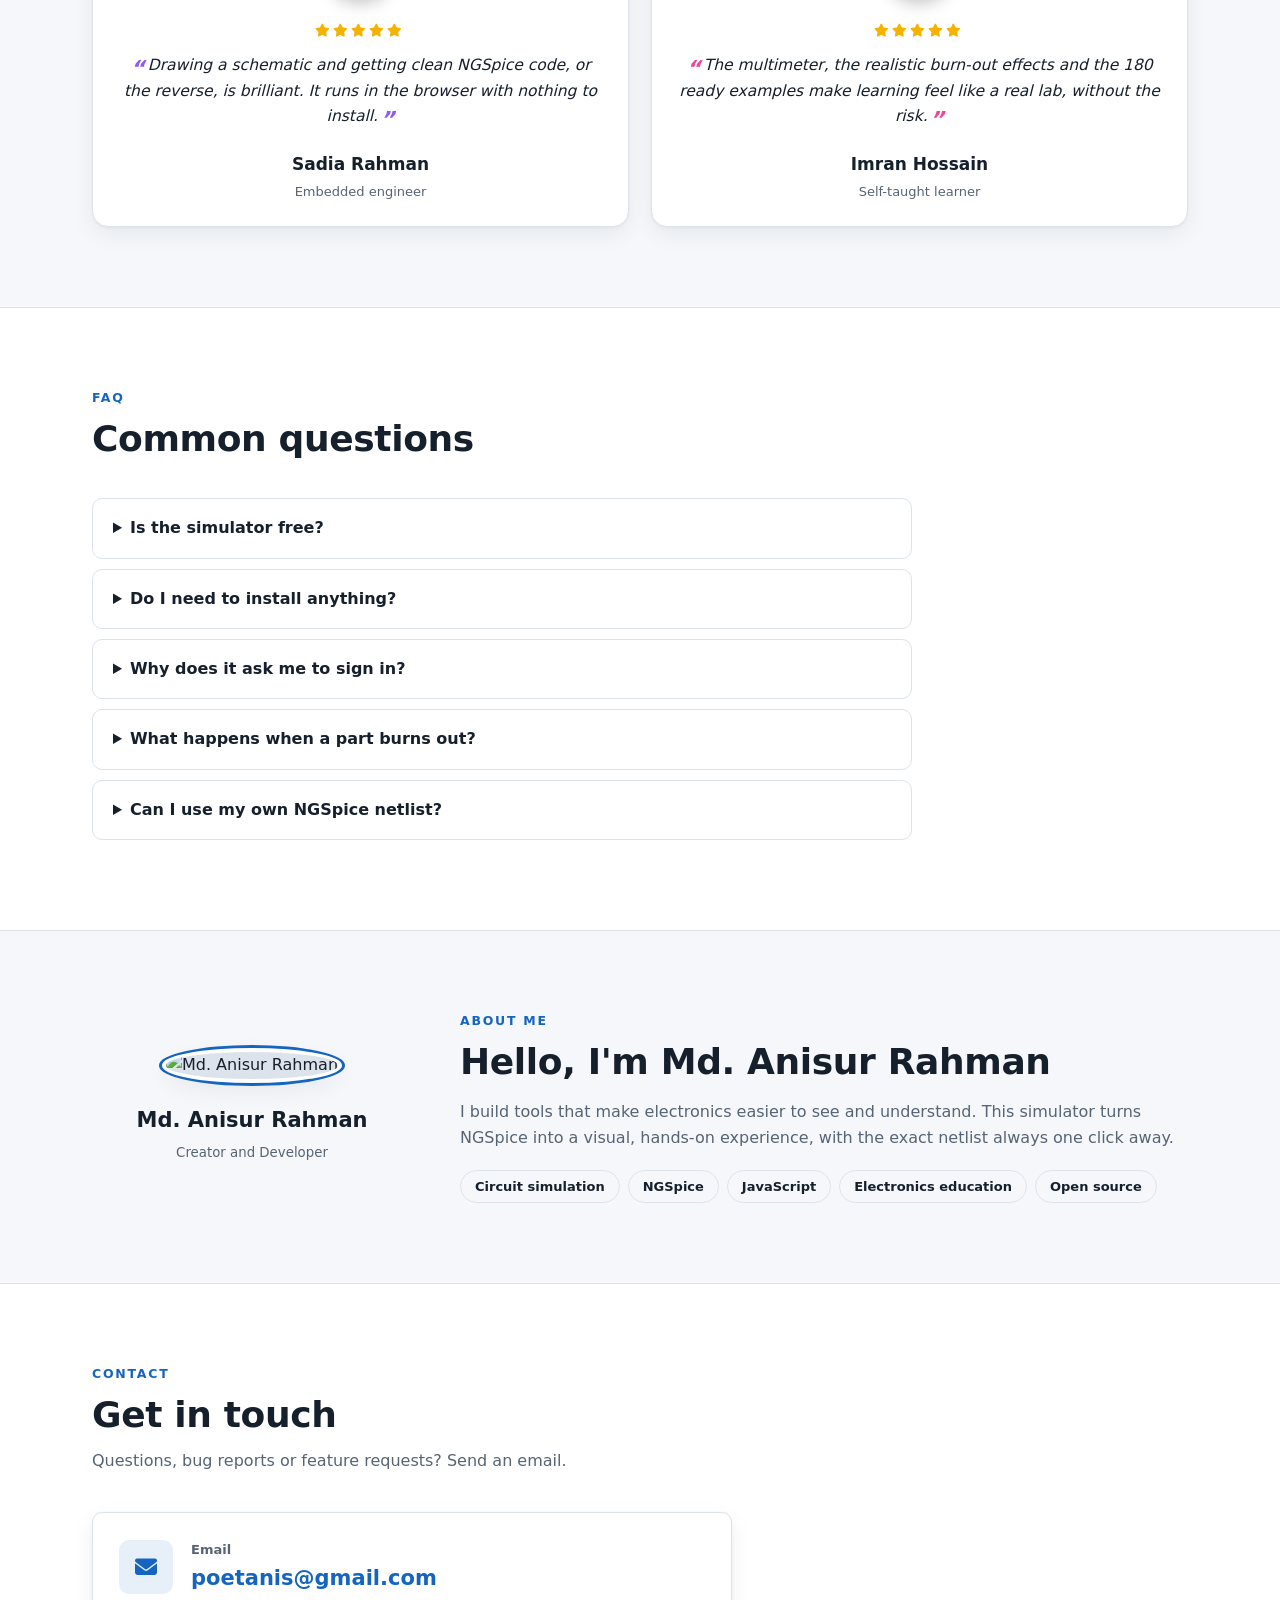
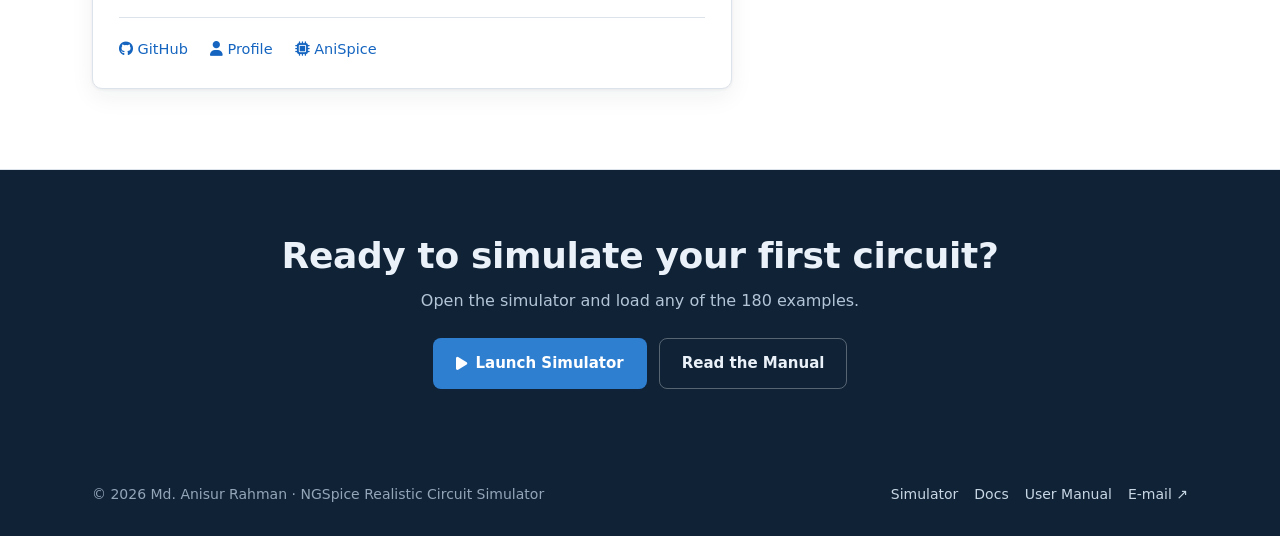
==== commit 4c02662a: "Update index.html" ====
--- a/index.html
+++ b/index.html
@@ -14,7 +14,31 @@
 .band{background:var(--panel);border-bottom:1px solid var(--line)}.band .wrap{display:grid;grid-template-columns:repeat(4,1fr);text-align:center}
 .band .wrap>div{padding:28px 10px;border-right:1px solid var(--line)}.band .wrap>div:last-child{border:0}.band b{display:block;font-size:30px;color:var(--accent)}.band span{font-size:13.5px;color:var(--mut)}
 .steps{display:grid;grid-template-columns:repeat(3,1fr);gap:20px;counter-reset:s}.steps .card::before{counter-increment:s;content:"0" counter(s);display:block;font-size:34px;font-weight:800;color:var(--accent);opacity:.5;margin-bottom:6px}
-.quote{padding:70px 0;text-align:center}.quote blockquote{margin:0 auto;max-width:780px;font-size:clamp(20px,2.6vw,27px);line-height:1.5;font-weight:500}.quote blockquote::before{content:"\201C";display:block;font-size:64px;line-height:.6;color:var(--accent);margin-bottom:10px}.quote cite{display:block;margin-top:18px;font-style:normal;color:var(--mut);font-size:15px}
+.quote{padding:70px 0 40px;text-align:center}.quote blockquote{margin:0 auto;max-width:780px;font-size:clamp(20px,2.6vw,27px);line-height:1.5;font-weight:500}.quote blockquote::before{content:"\201C";display:block;font-size:64px;line-height:.6;color:var(--accent);margin-bottom:10px}.quote cite{display:block;margin-top:18px;font-style:normal;color:var(--mut);font-size:15px}
+/* ---- What users say ---- */
+.users{padding-top:30px}
+.users .head{text-align:center;max-width:720px;margin:0 auto 38px}
+.users .head .sub{margin-left:auto;margin-right:auto}
+.ugrid{display:grid;grid-template-columns:repeat(6,minmax(0,1fr));gap:22px}
+.ucard{grid-column:span 2;position:relative;display:flex;flex-direction:column;background:var(--panel);border:1px solid var(--line);border-radius:16px;padding:60px 24px 24px;margin-top:34px;text-align:center;box-shadow:var(--shadow);transition:transform .25s ease,box-shadow .25s ease,border-color .25s ease}
+.ucard:nth-child(4),.ucard:nth-child(5){grid-column:span 3}
+.ucard::before{content:"";position:absolute;left:0;right:0;top:0;height:4px;border-radius:16px 16px 0 0;background:var(--c1)}
+.ucard:hover{transform:translateY(-6px);border-color:var(--c1)}
+.uav{position:absolute;left:50%;top:-34px;transform:translateX(-50%);width:68px;height:68px;border-radius:50%;display:flex;align-items:center;justify-content:center;font-size:27px;color:#fff;background:linear-gradient(135deg,var(--c1),var(--c2));border:4px solid var(--panel);box-shadow:0 0 0 3px var(--c1),0 8px 18px rgba(0,0,0,.28)}
+.ustars{color:#f5b301;font-size:13px;letter-spacing:3px;margin-bottom:12px}
+.ucard blockquote{margin:0 0 20px;font-size:15.5px;line-height:1.65;font-style:italic;flex:1}
+.ucard blockquote::before{content:"\201C";color:var(--c1);font-weight:800;font-size:22px;line-height:0;vertical-align:-6px;margin-right:3px}
+.ucard blockquote::after{content:"\201D";color:var(--c1);font-weight:800;font-size:22px;line-height:0;vertical-align:-6px;margin-left:2px}
+.ucard h3{margin:0;font-size:17px}
+.ucard small{display:block;color:var(--mut);font-size:13px;margin-top:3px}
+.ucard.c-blue{--c1:#2f80ed;--c2:#56ccf2}
+.ucard.c-green{--c1:#10b981;--c2:#6ee7b7}
+.ucard.c-orange{--c1:#f2994a;--c2:#f2c94c}
+.ucard.c-purple{--c1:#8b5cf6;--c2:#c084fc}
+.ucard.c-pink{--c1:#ec4899;--c2:#fb7185}
+@media(max-width:900px){.ugrid{grid-template-columns:repeat(2,minmax(0,1fr))}.ucard,.ucard:nth-child(4),.ucard:nth-child(5){grid-column:span 1}.ucard:nth-child(5){grid-column:span 2;max-width:520px;justify-self:center;width:100%}}
+@media(max-width:600px){.ugrid{grid-template-columns:minmax(0,1fr)}.ucard:nth-child(5){grid-column:span 1;max-width:none}}
+@media(prefers-reduced-motion:reduce){.ucard{transition:none}.ucard:hover{transform:none}}
 .faq{max-width:820px}.faq details{background:var(--panel);border:1px solid var(--line);border-radius:10px;padding:16px 20px;margin-bottom:10px}.faq summary{cursor:pointer;font-weight:700}.faq p{margin:10px 0 0;color:var(--mut);font-size:15px}
 .about{display:grid;grid-template-columns:320px 1fr;gap:48px;align-items:center}.me{text-align:center}
 .me img{width:220px;height:220px;border-radius:50%;object-fit:cover;border:4px solid var(--panel);box-shadow:0 0 0 3px var(--accent),var(--shadow);background:var(--line)}
@@ -68,6 +92,43 @@
 
 <section class="quote"><div class="wrap"><blockquote>Design a circuit, watch it work, and read the NGSpice code behind it. Seeing electronics in action is the fastest way to understand it.</blockquote><cite>Md. Anisur Rahman, creator of the simulator</cite></div></section>
 
+<section id="users" class="users"><div class="wrap">
+ <div class="head"><div class="eyebrow">User Stories</div><h2>What users say about the simulator</h2>
+ <p class="sub">Students, teachers and hobbyists share how it helps them see circuits come alive.</p></div>
+ <div class="ugrid">
+  <article class="ucard c-blue">
+   <div class="uav" aria-hidden="true"><i class="fa-solid fa-graduation-cap"></i></div>
+   <div class="ustars" aria-label="5 out of 5 stars"><i class="fa-solid fa-star"></i><i class="fa-solid fa-star"></i><i class="fa-solid fa-star"></i><i class="fa-solid fa-star"></i><i class="fa-solid fa-star"></i></div>
+   <blockquote>Watching the LED glow and then burn out when I removed the resistor taught me more than a whole chapter in my textbook.</blockquote>
+   <h3>Rafiq Hasan</h3><small>Electronics student</small>
+  </article>
+  <article class="ucard c-green">
+   <div class="uav" aria-hidden="true"><i class="fa-solid fa-chalkboard-user"></i></div>
+   <div class="ustars" aria-label="5 out of 5 stars"><i class="fa-solid fa-star"></i><i class="fa-solid fa-star"></i><i class="fa-solid fa-star"></i><i class="fa-solid fa-star"></i><i class="fa-solid fa-star"></i></div>
+   <blockquote>I load an example in class and my students see the electron flow and the graph at the same time. Questions come much faster now.</blockquote>
+   <h3>Nusrat Jahan</h3><small>Physics teacher</small>
+  </article>
+  <article class="ucard c-orange">
+   <div class="uav" aria-hidden="true"><i class="fa-solid fa-screwdriver-wrench"></i></div>
+   <div class="ustars" aria-label="5 out of 5 stars"><i class="fa-solid fa-star"></i><i class="fa-solid fa-star"></i><i class="fa-solid fa-star"></i><i class="fa-solid fa-star"></i><i class="fa-solid fa-star"></i></div>
+   <blockquote>I test my 555 timer ideas here before touching a soldering iron. The netlist is always one click away, which saves me hours.</blockquote>
+   <h3>Tanvir Ahmed</h3><small>Hobbyist maker</small>
+  </article>
+  <article class="ucard c-purple">
+   <div class="uav" aria-hidden="true"><i class="fa-solid fa-microchip"></i></div>
+   <div class="ustars" aria-label="5 out of 5 stars"><i class="fa-solid fa-star"></i><i class="fa-solid fa-star"></i><i class="fa-solid fa-star"></i><i class="fa-solid fa-star"></i><i class="fa-solid fa-star"></i></div>
+   <blockquote>Drawing a schematic and getting clean NGSpice code, or the reverse, is brilliant. It runs in the browser with nothing to install.</blockquote>
+   <h3>Sadia Rahman</h3><small>Embedded engineer</small>
+  </article>
+  <article class="ucard c-pink">
+   <div class="uav" aria-hidden="true"><i class="fa-solid fa-rocket"></i></div>
+   <div class="ustars" aria-label="5 out of 5 stars"><i class="fa-solid fa-star"></i><i class="fa-solid fa-star"></i><i class="fa-solid fa-star"></i><i class="fa-solid fa-star"></i><i class="fa-solid fa-star"></i></div>
+   <blockquote>The multimeter, the realistic burn-out effects and the 180 ready examples make learning feel like a real lab, without the risk.</blockquote>
+   <h3>Imran Hossain</h3><small>Self-taught learner</small>
+  </article>
+ </div>
+</div></section>
+
 <section id="faq" class="alt"><div class="wrap">
  <div class="eyebrow">FAQ</div><h2>Common questions</h2><p class="sub"></p>
  <div class="faq">
@@ -89,7 +150,7 @@
 
 <section id="contact" class="alt"><div class="wrap">
  <div class="eyebrow">Contact</div><h2>Get in touch</h2><p class="sub">Questions, bug reports or feature requests? Send an email.</p>
- <div class="card contact"><div class="mail"><div class="ic"><i class="fa-solid fa-envelope"></i></div><div><b>Email</b><a class="m" href="mailto:poetanis@gmail.com">E-mail ↗️</a></div></div>
+ <div class="card contact"><div class="mail"><div class="ic"><i class="fa-solid fa-envelope"></i></div><div><b>Email</b><a class="m" href="mailto:poetanis@gmail.com">poetanis@gmail.com</a></div></div>
  <div class="links2"><a href="https://github.com/AnisurRahmanJU/NGSpice-Circuit" target="_blank" rel="noopener"><i class="fa-brands fa-github"></i> GitHub</a><a href="https://dcaclab.com/users/28506/profile" target="_blank" rel="noopener"><i class="fa-solid fa-user"></i> Profile</a><a href="https://anispice.vercel.app" target="_blank" rel="noopener"><i class="fa-solid fa-microchip"></i> AniSpice</a></div></div>
 </div></section>
 
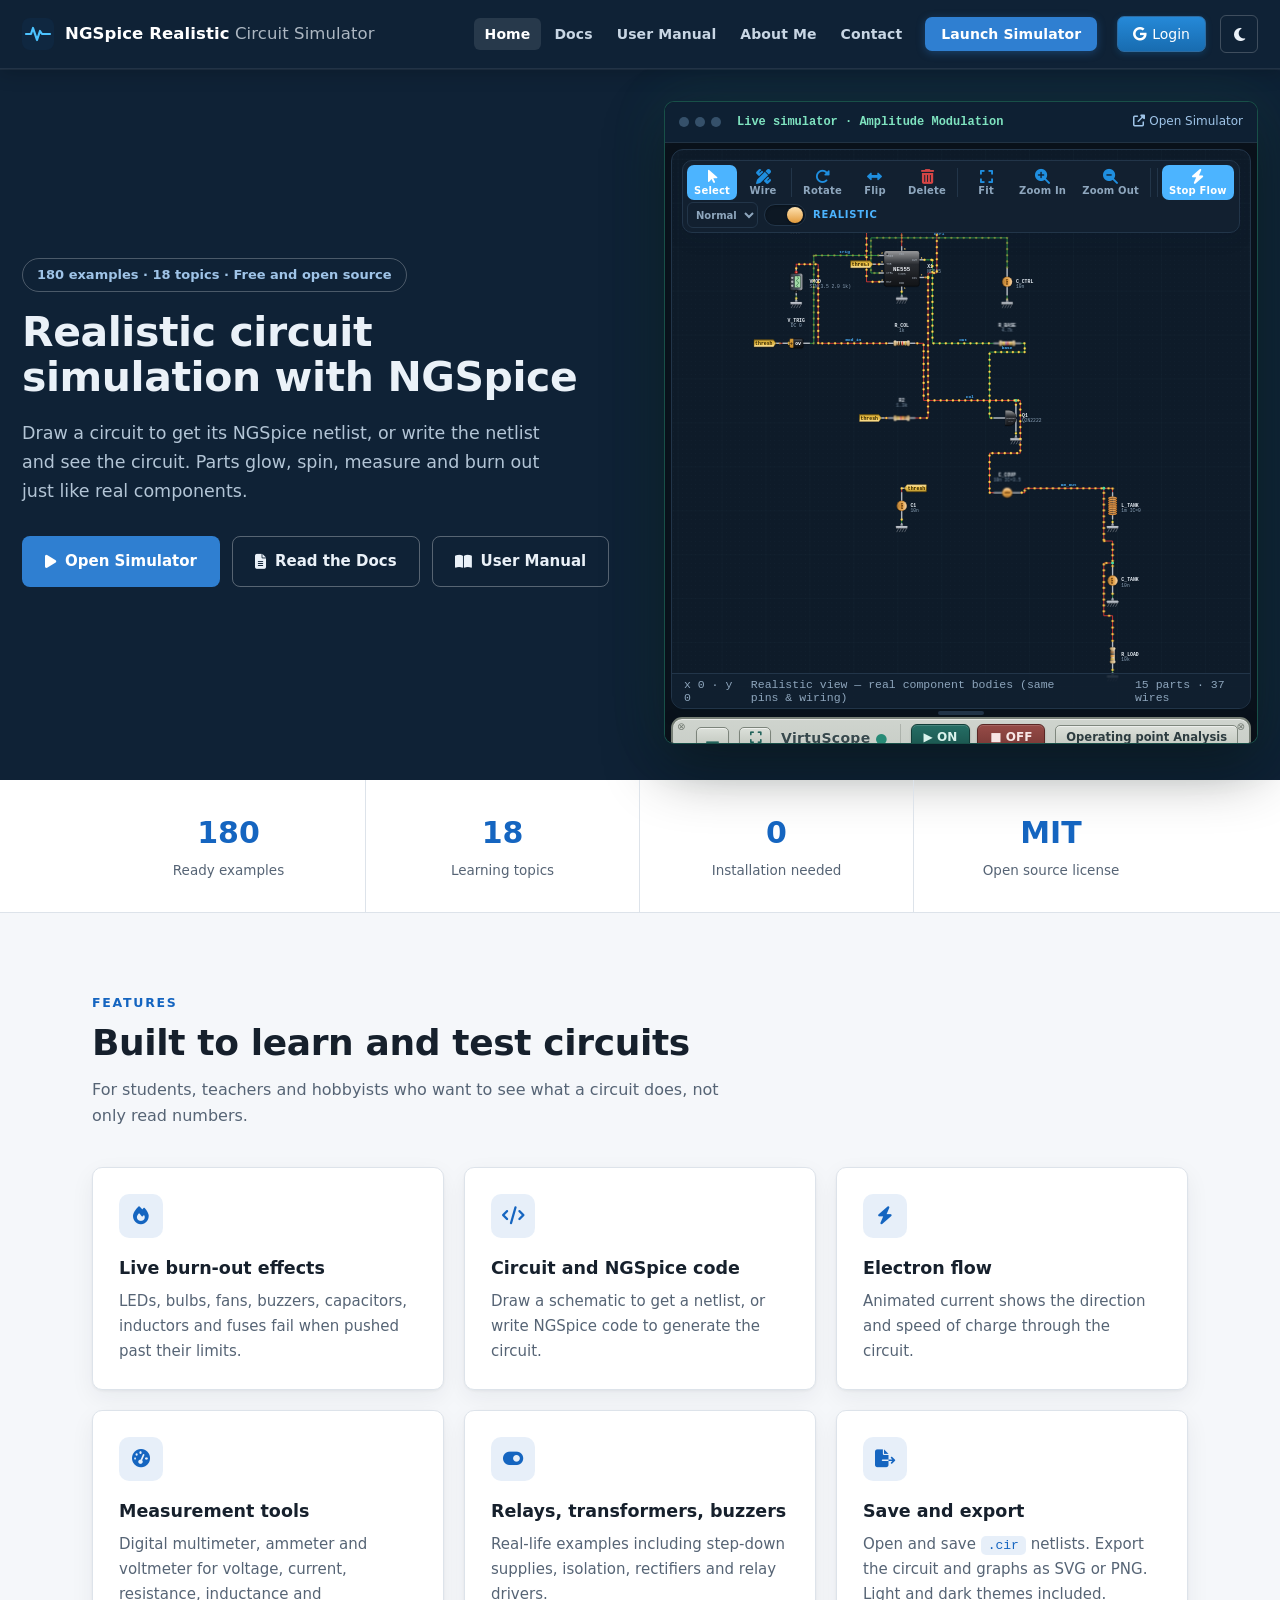
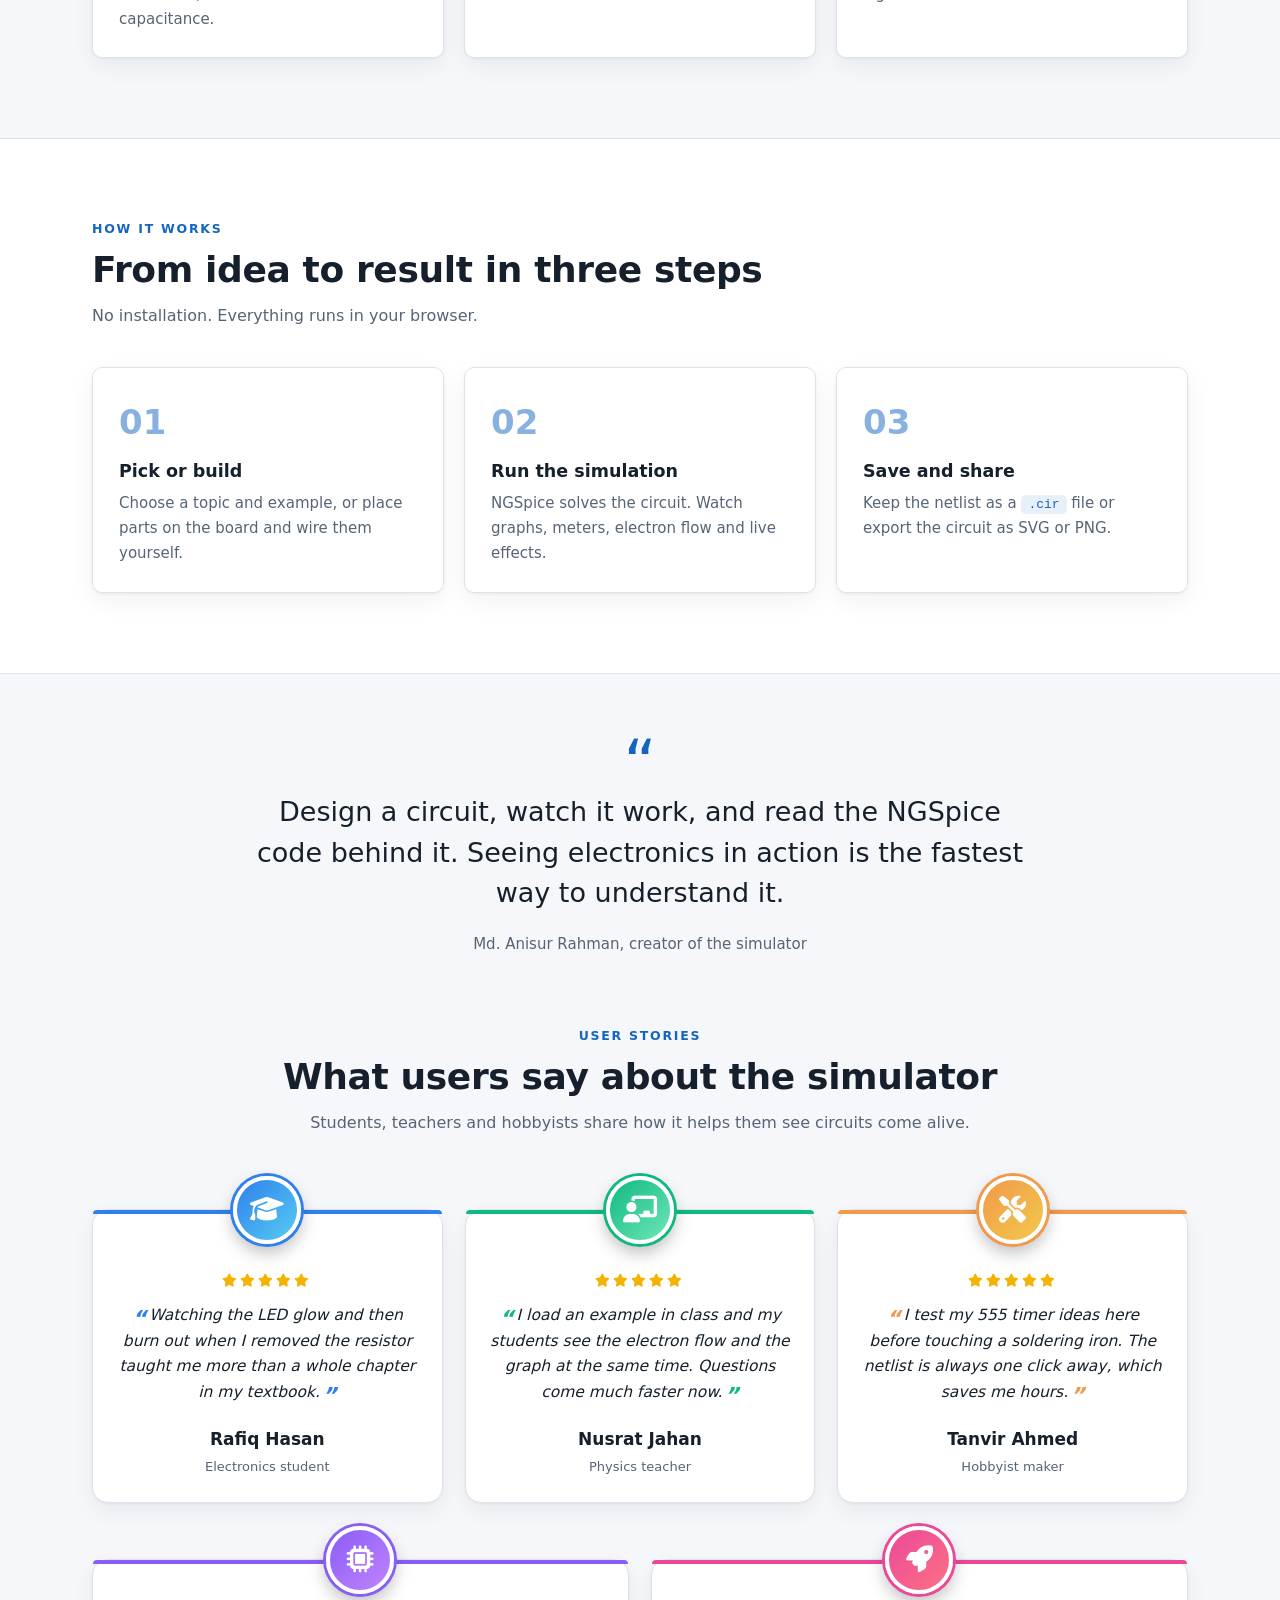
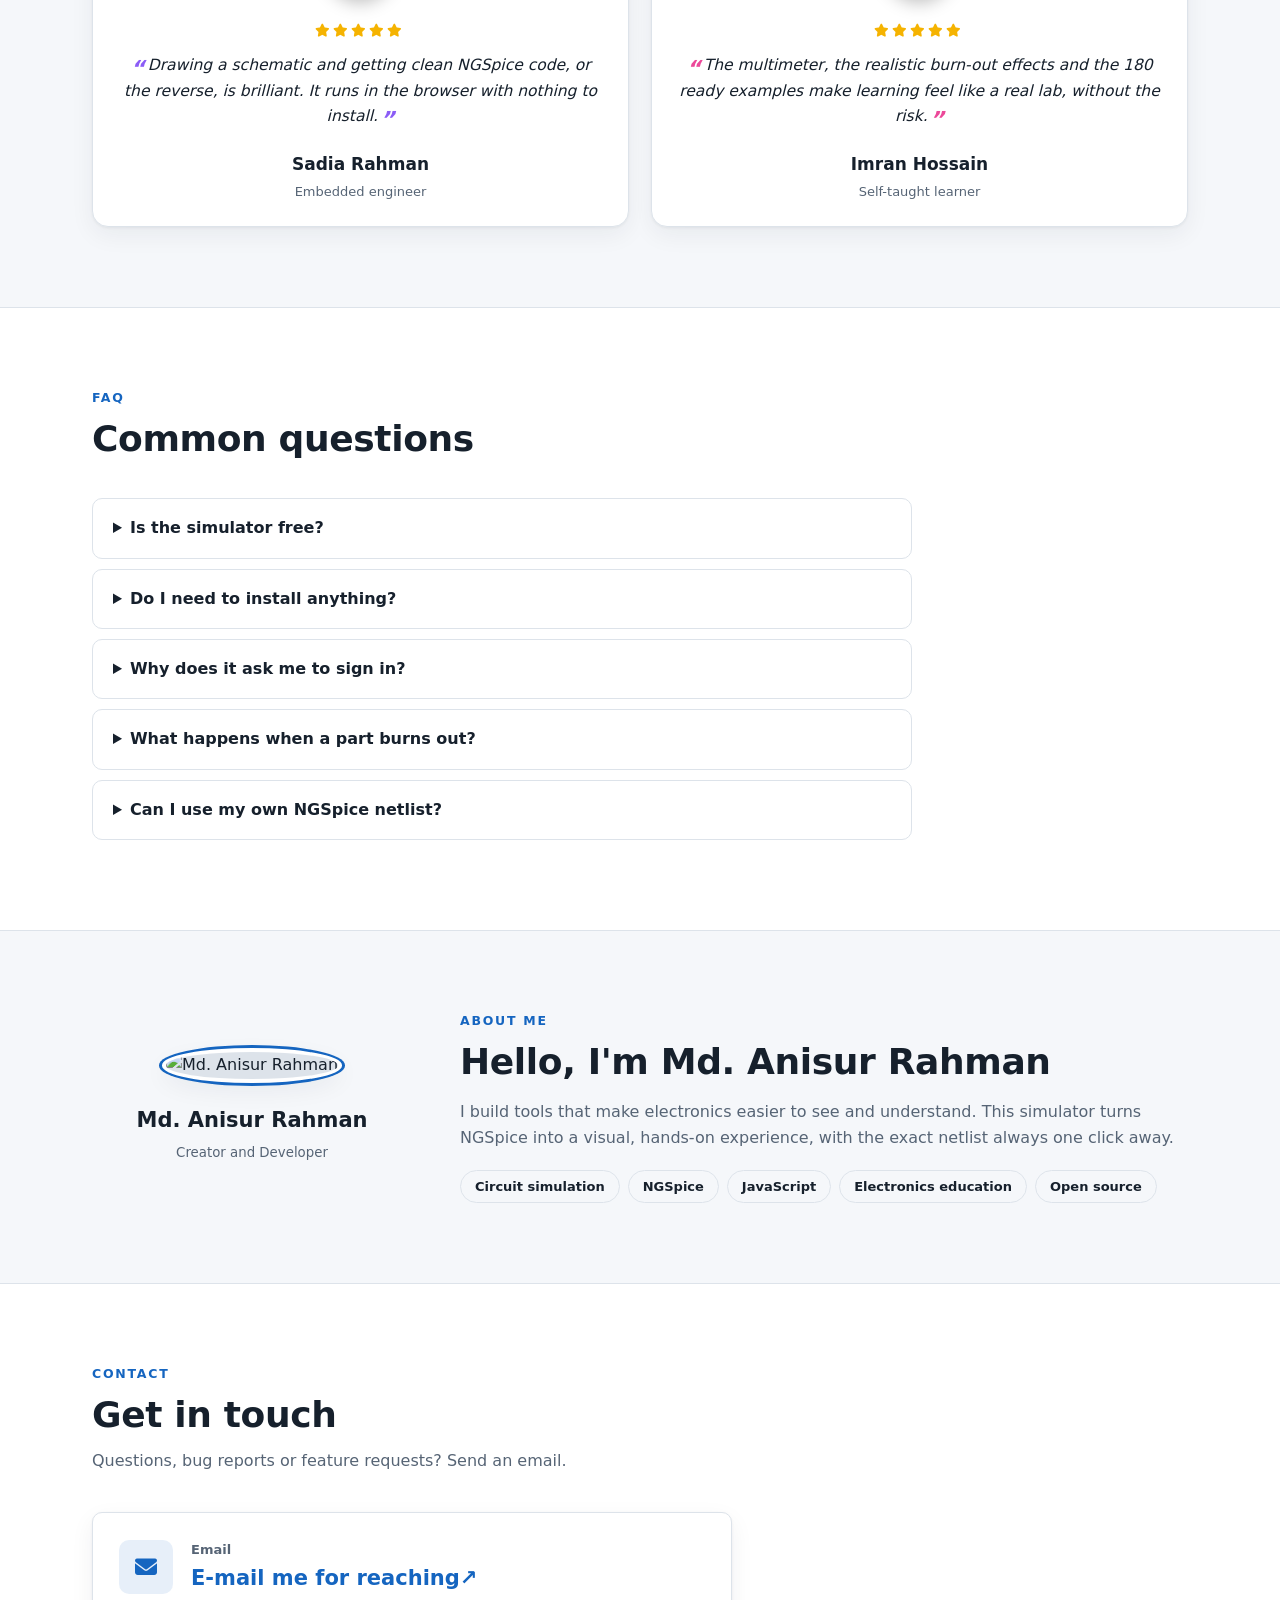
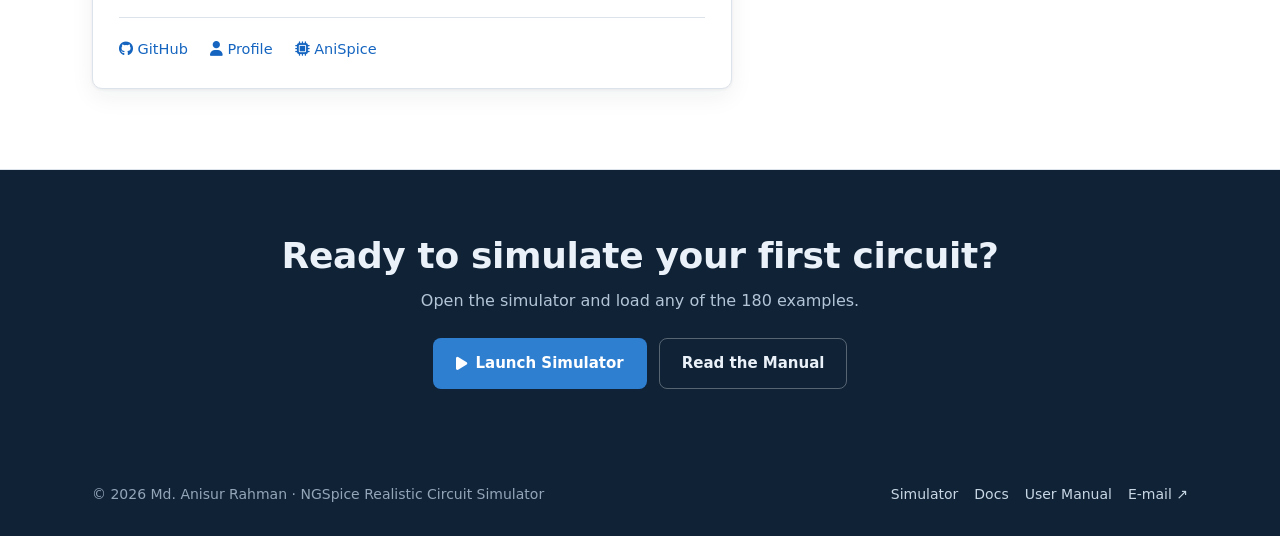
==== commit fce6749a: "Update index.html" ====
--- a/index.html
+++ b/index.html
@@ -150,7 +150,7 @@
 
 <section id="contact" class="alt"><div class="wrap">
  <div class="eyebrow">Contact</div><h2>Get in touch</h2><p class="sub">Questions, bug reports or feature requests? Send an email.</p>
- <div class="card contact"><div class="mail"><div class="ic"><i class="fa-solid fa-envelope"></i></div><div><b>Email</b><a class="m" href="mailto:poetanis@gmail.com">poetanis@gmail.com</a></div></div>
+ <div class="card contact"><div class="mail"><div class="ic"><i class="fa-solid fa-envelope"></i></div><div><b>Email</b><a class="m" href="mailto:poetanis@gmail.com">E-mail me for reaching↗️</a></div></div>
  <div class="links2"><a href="https://github.com/AnisurRahmanJU/NGSpice-Circuit" target="_blank" rel="noopener"><i class="fa-brands fa-github"></i> GitHub</a><a href="https://dcaclab.com/users/28506/profile" target="_blank" rel="noopener"><i class="fa-solid fa-user"></i> Profile</a><a href="https://anispice.vercel.app" target="_blank" rel="noopener"><i class="fa-solid fa-microchip"></i> AniSpice</a></div></div>
 </div></section>
 
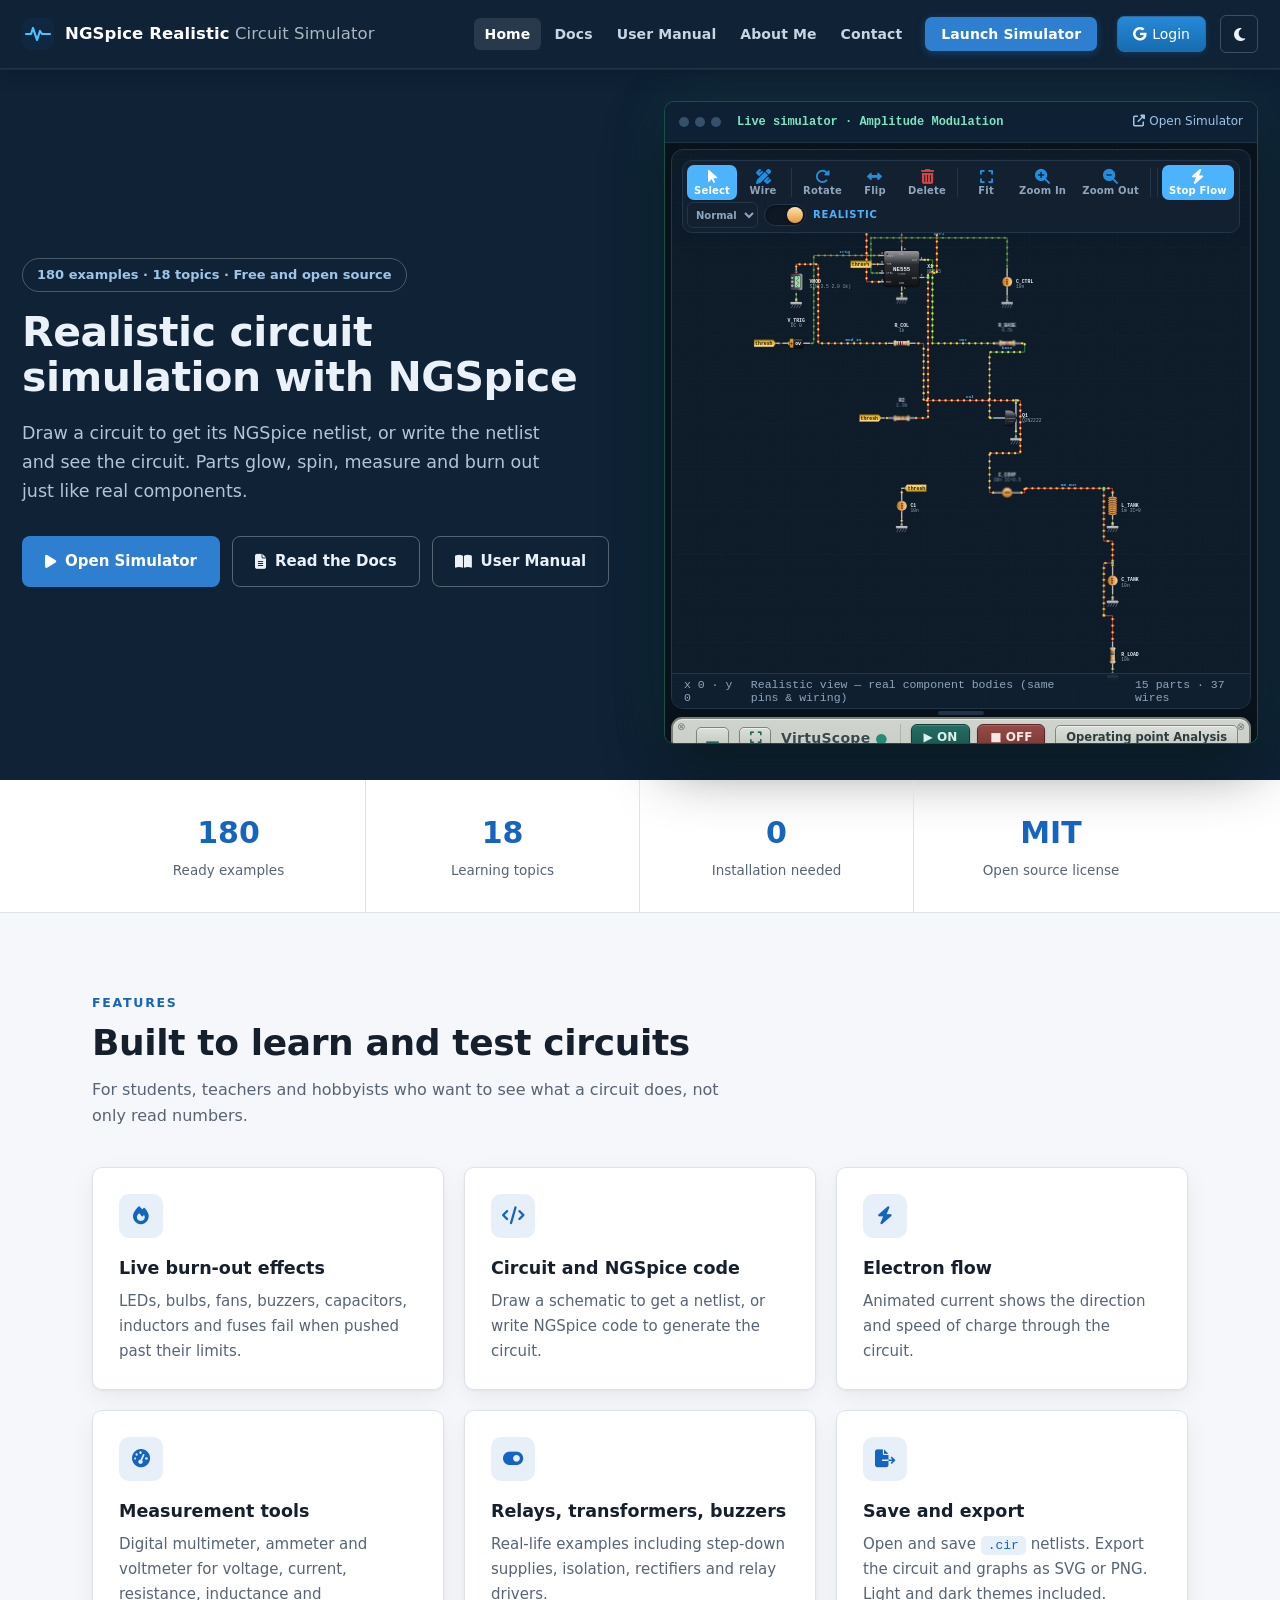
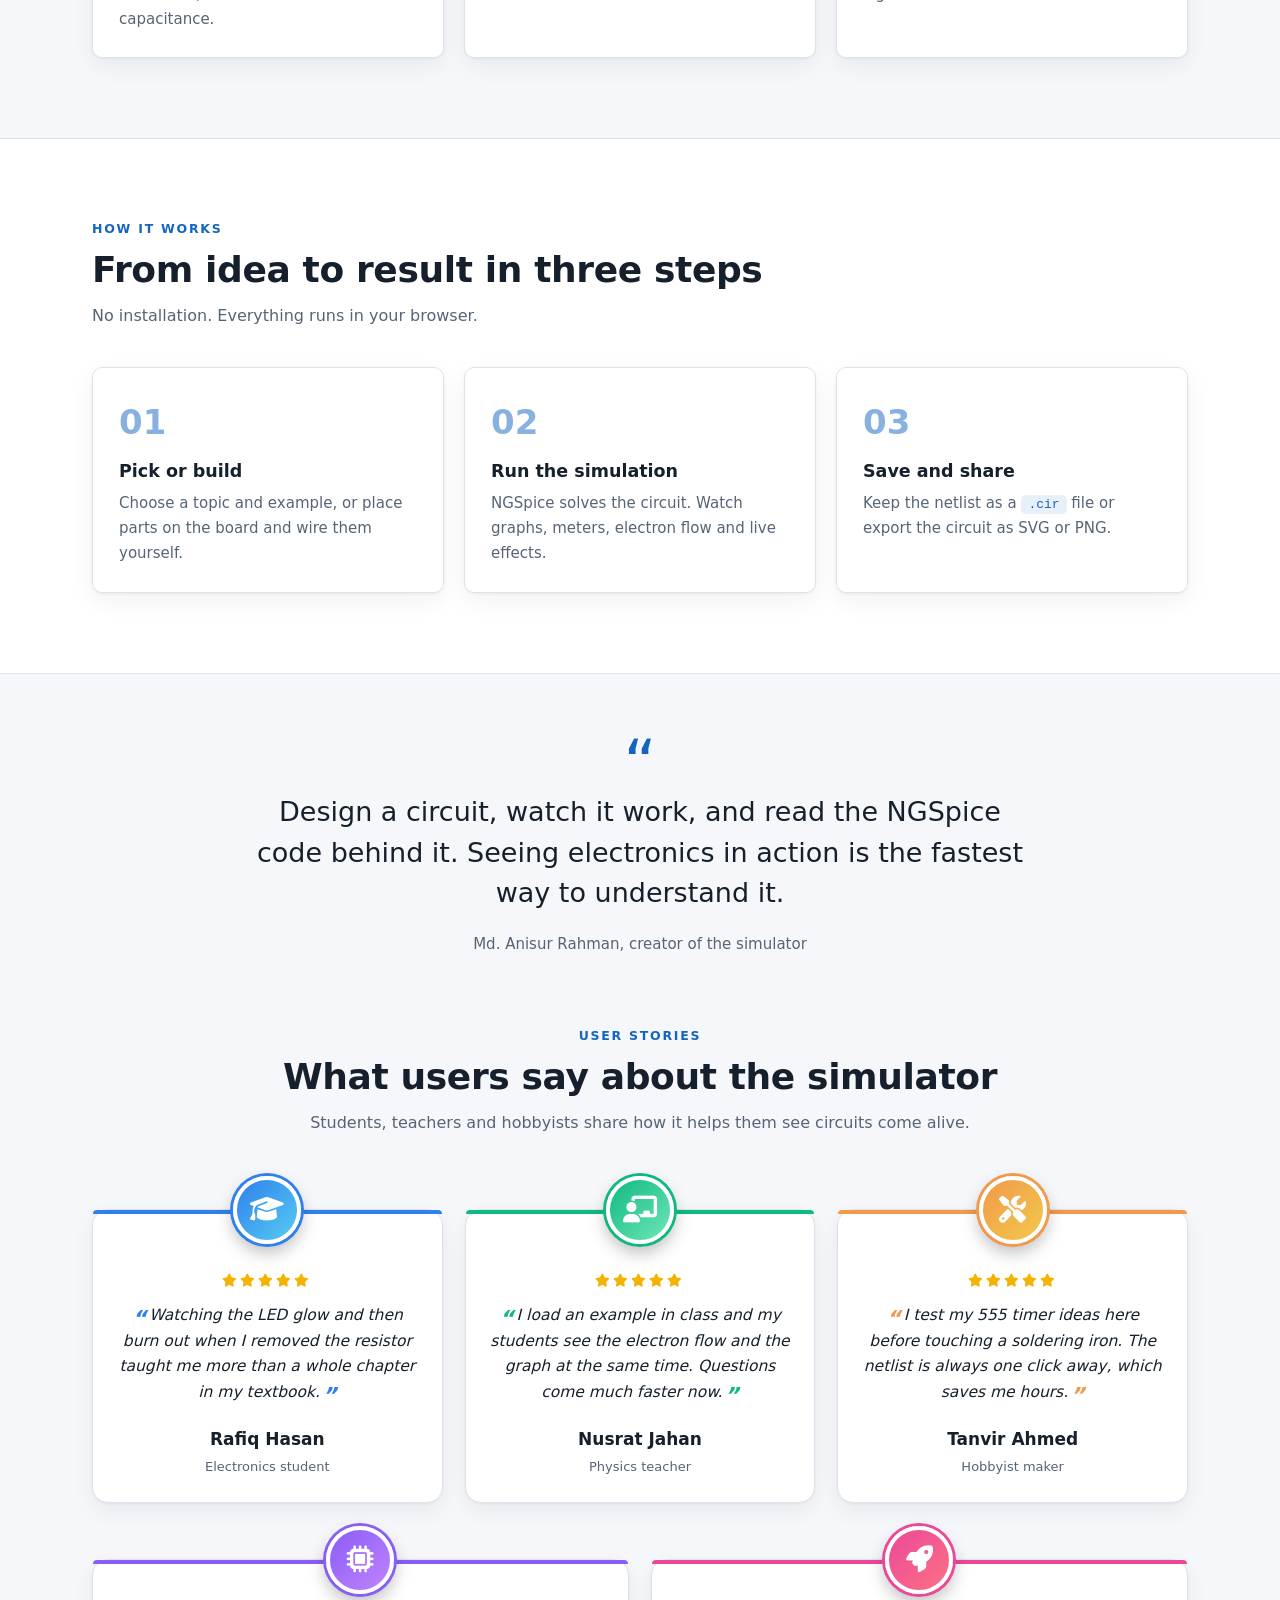
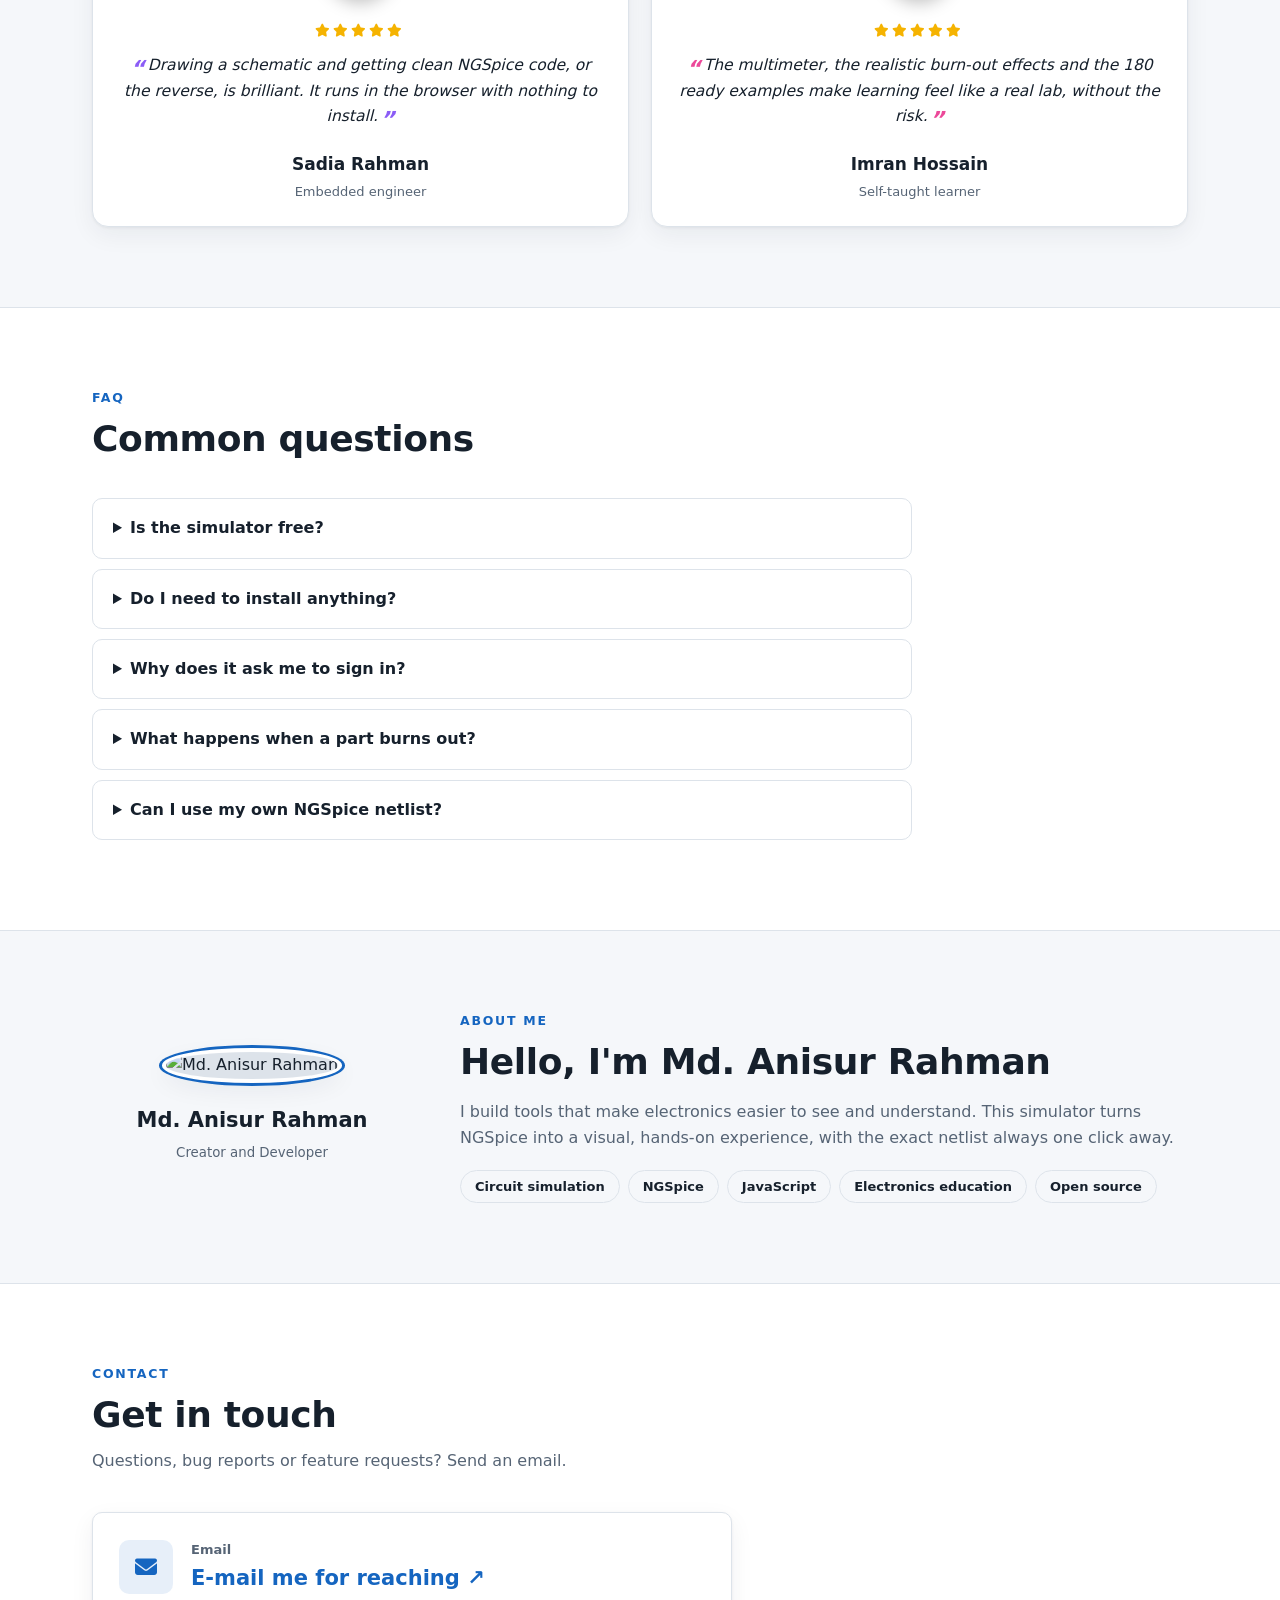
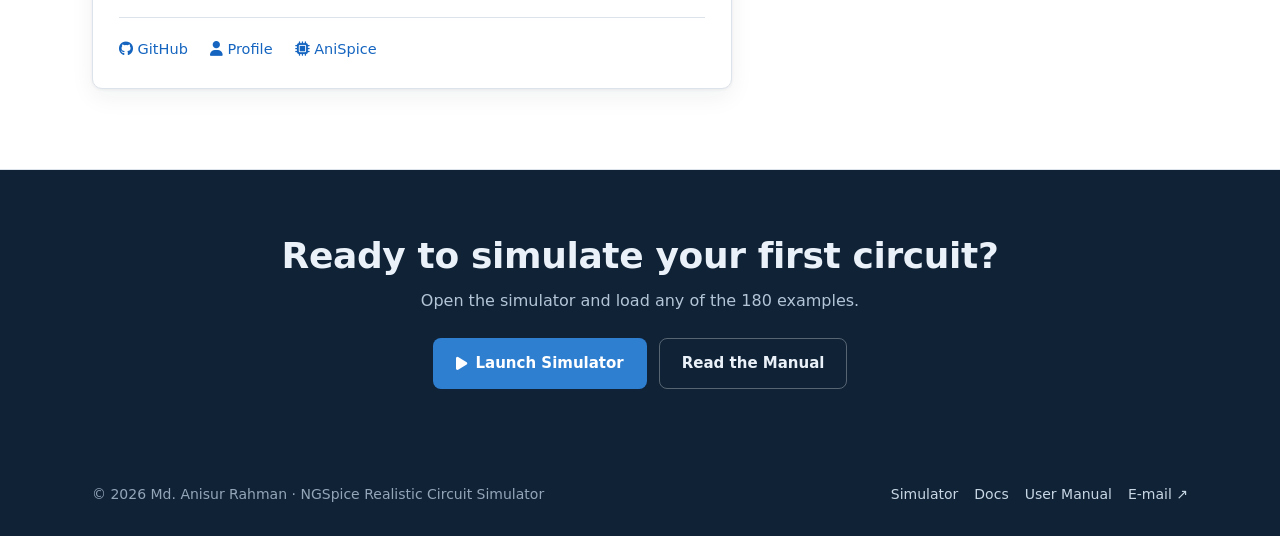
==== commit b383990c: "Update index.html" ====
--- a/index.html
+++ b/index.html
@@ -150,7 +150,7 @@
 
 <section id="contact" class="alt"><div class="wrap">
  <div class="eyebrow">Contact</div><h2>Get in touch</h2><p class="sub">Questions, bug reports or feature requests? Send an email.</p>
- <div class="card contact"><div class="mail"><div class="ic"><i class="fa-solid fa-envelope"></i></div><div><b>Email</b><a class="m" href="mailto:poetanis@gmail.com">E-mail me for reaching↗️</a></div></div>
+ <div class="card contact"><div class="mail"><div class="ic"><i class="fa-solid fa-envelope"></i></div><div><b>Email</b><a class="m" href="mailto:poetanis@gmail.com">E-mail me for reaching ↗️</a></div></div>
  <div class="links2"><a href="https://github.com/AnisurRahmanJU/NGSpice-Circuit" target="_blank" rel="noopener"><i class="fa-brands fa-github"></i> GitHub</a><a href="https://dcaclab.com/users/28506/profile" target="_blank" rel="noopener"><i class="fa-solid fa-user"></i> Profile</a><a href="https://anispice.vercel.app" target="_blank" rel="noopener"><i class="fa-solid fa-microchip"></i> AniSpice</a></div></div>
 </div></section>
 
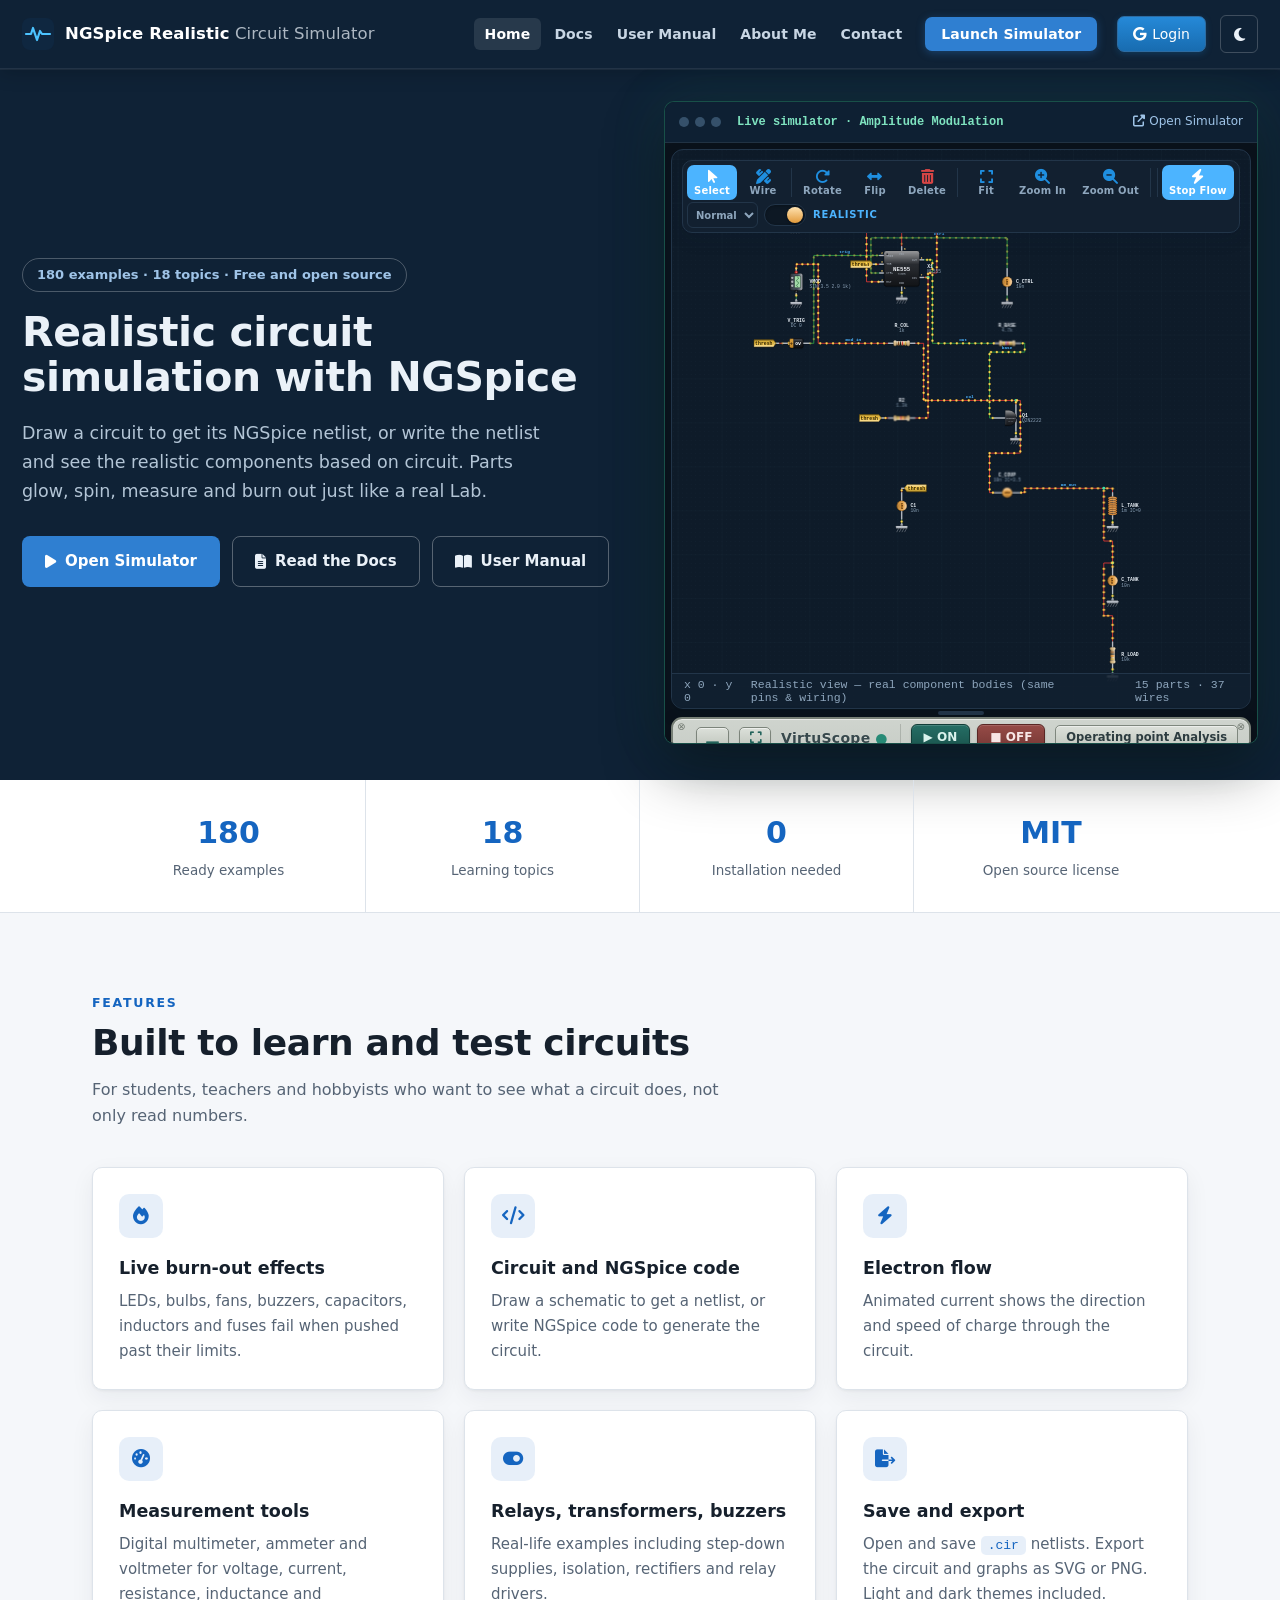
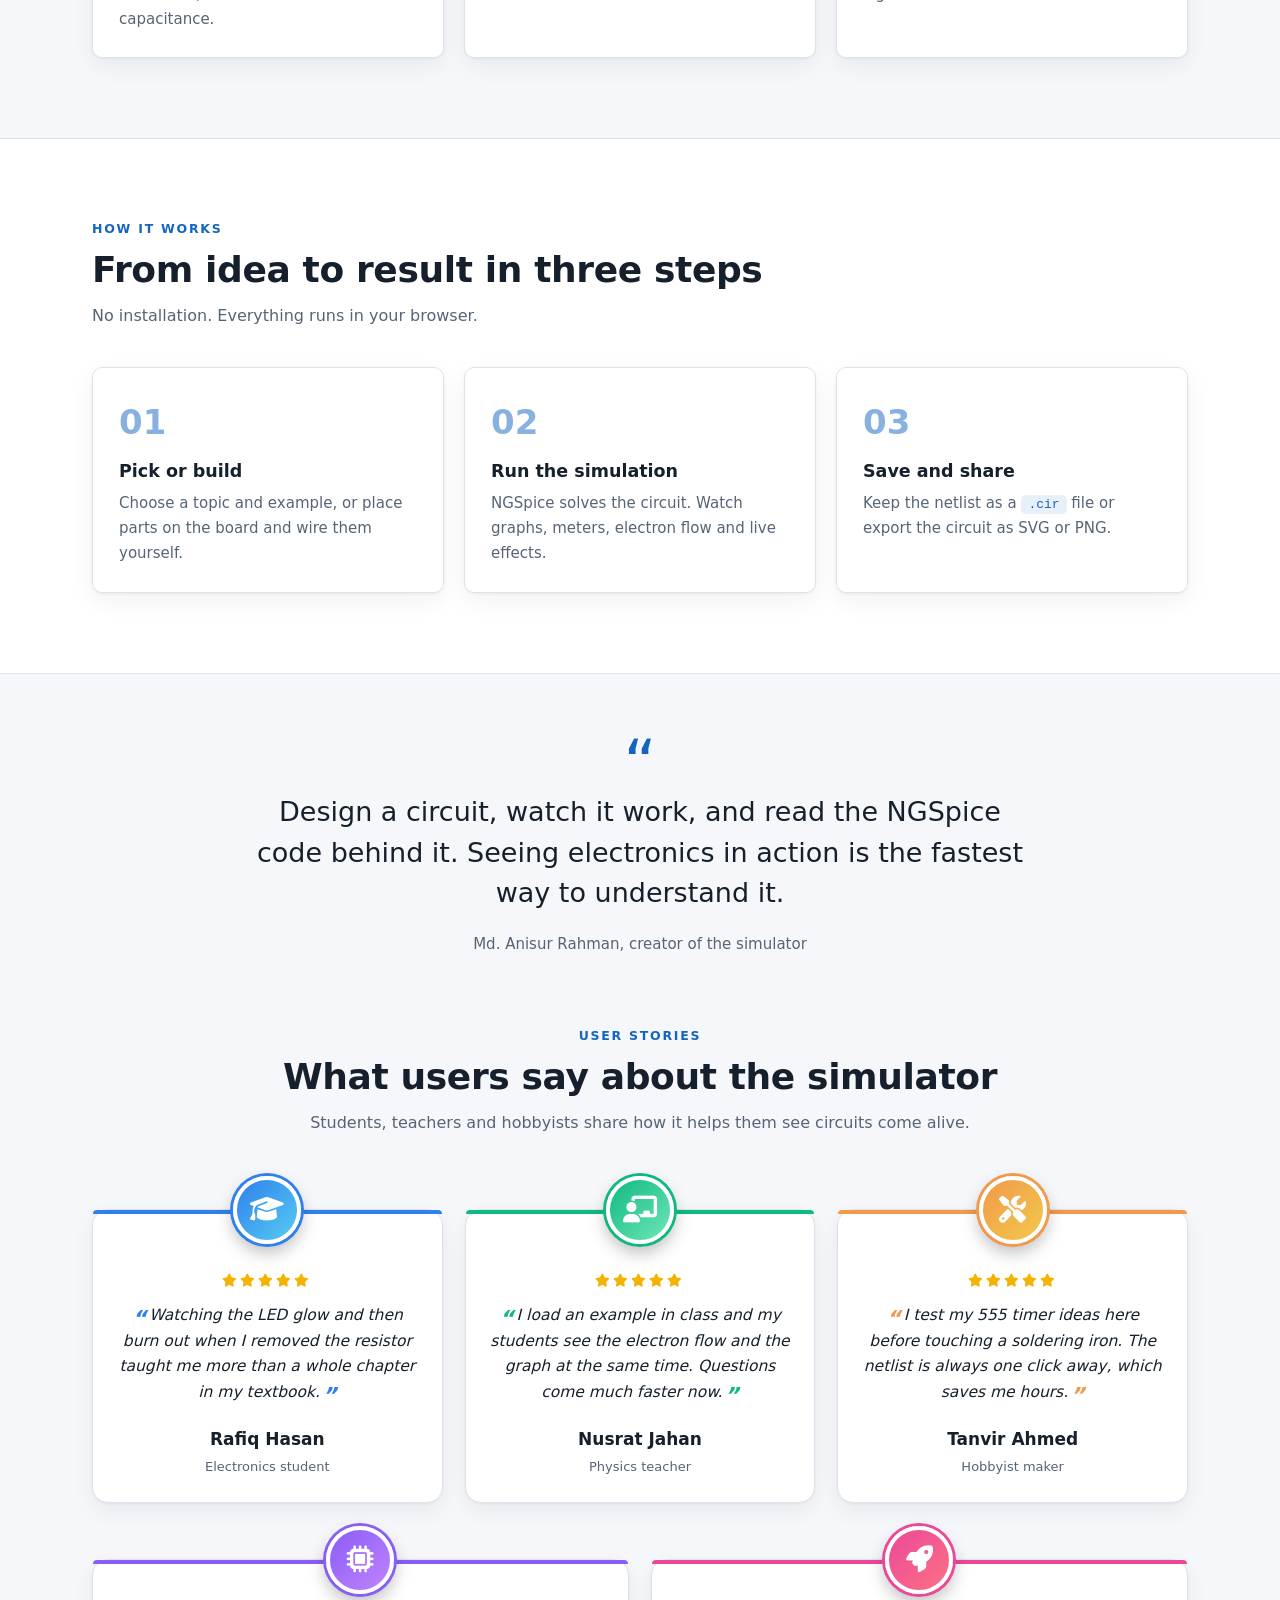
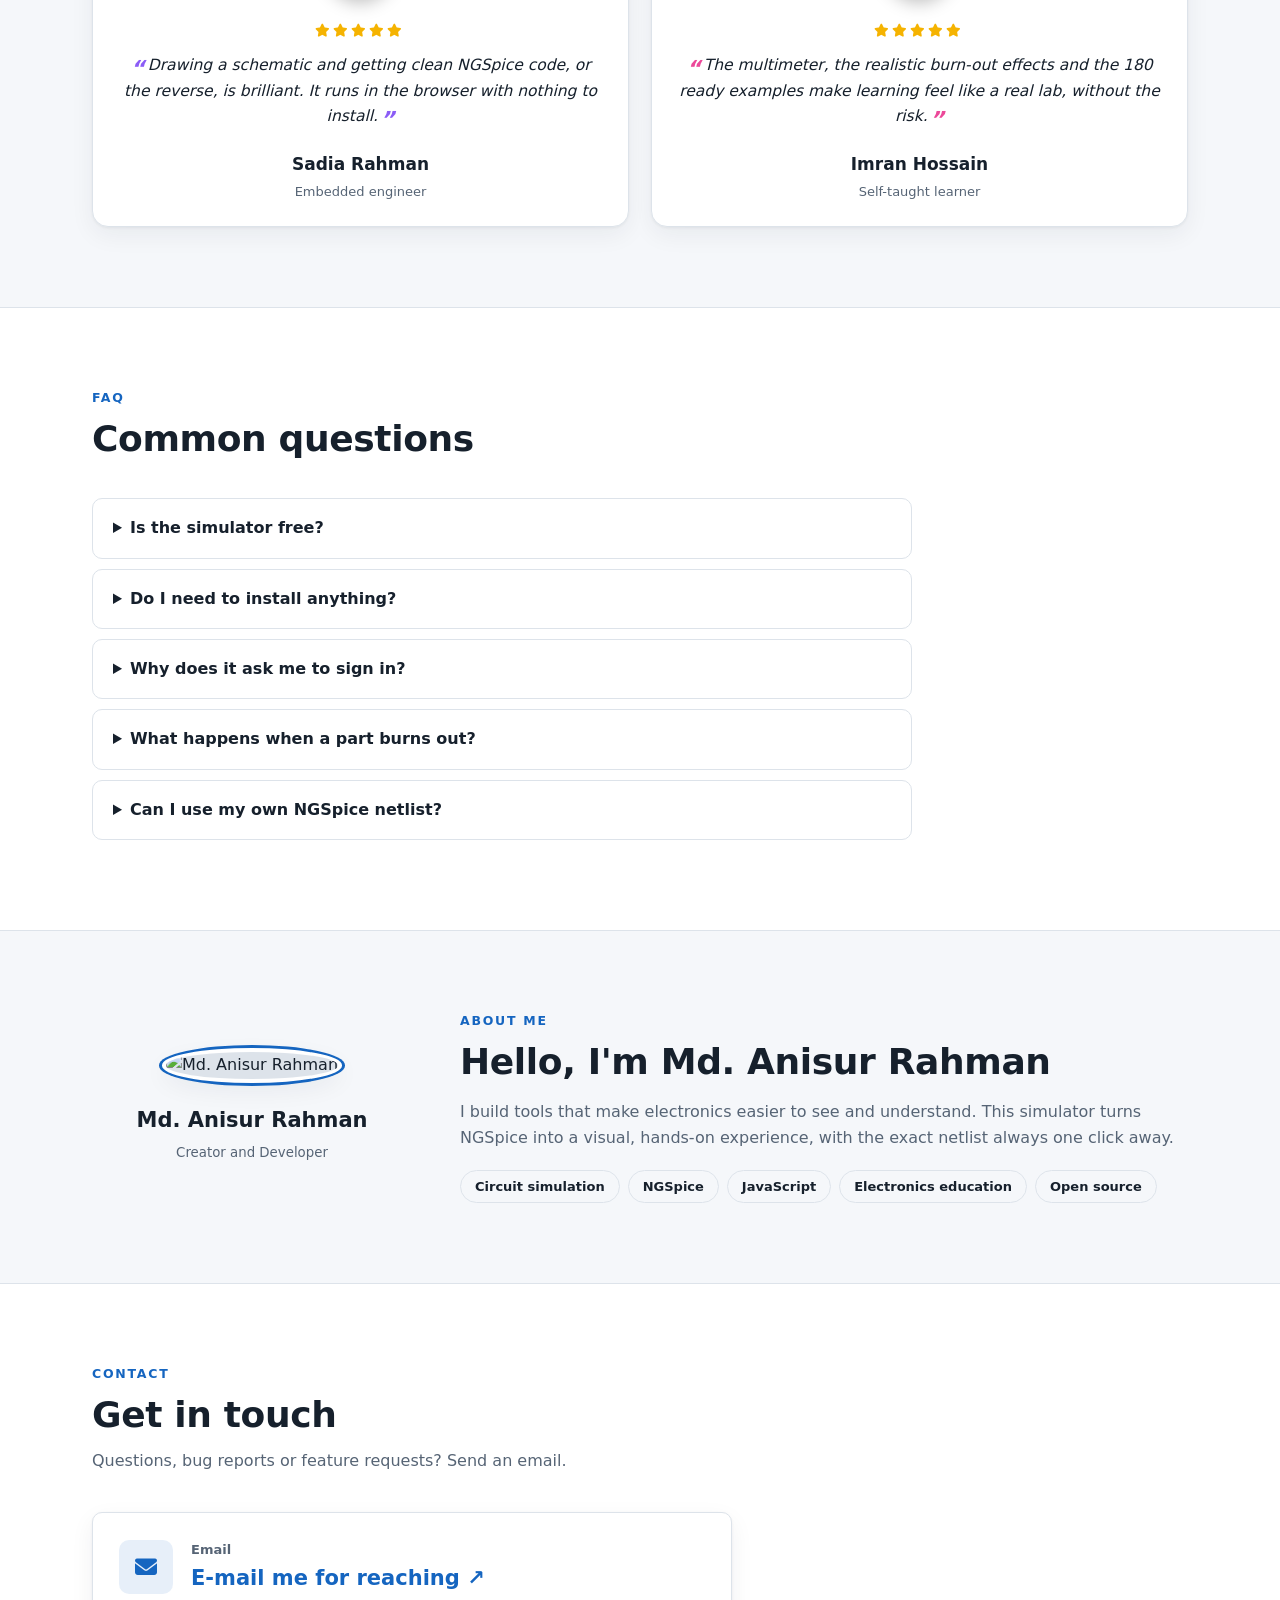
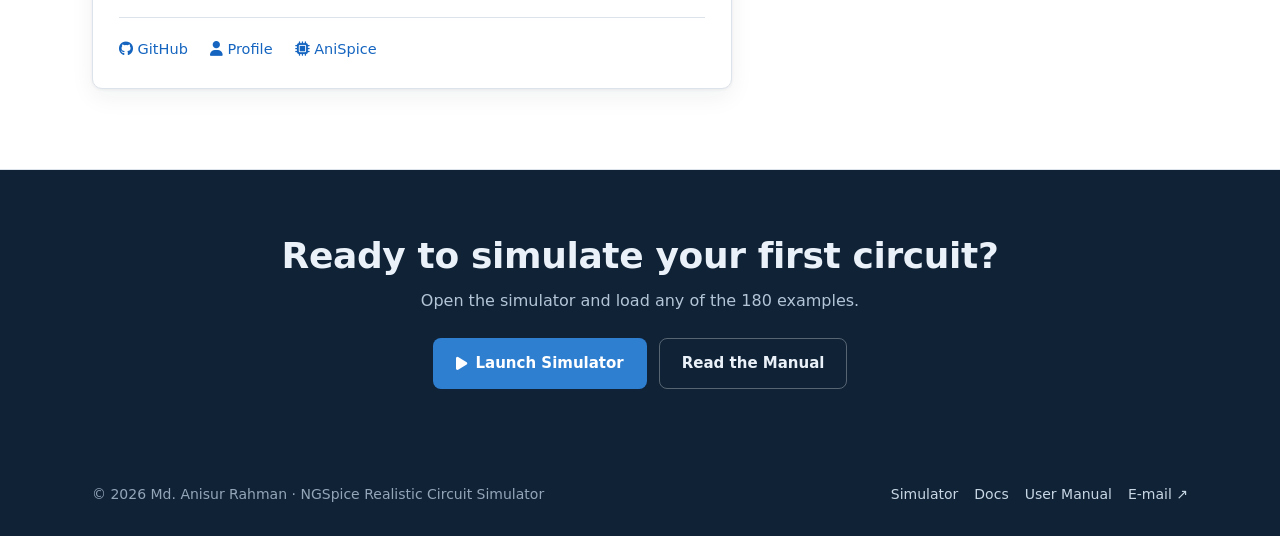
==== commit 04a1b39e: "Update index.html" ====
--- a/index.html
+++ b/index.html
@@ -56,7 +56,7 @@
  <div>
   <span class="badge">180 examples &middot; 18 topics &middot; Free and open source</span>
   <h1>Realistic circuit simulation with NGSpice</h1>
-  <p class="lead">Draw a circuit to get its NGSpice netlist, or write the netlist and see the circuit. Parts glow, spin, measure and burn out just like real components.</p>
+  <p class="lead">Draw a circuit to get its NGSpice netlist, or write the netlist and see the realistic components based on circuit. Parts glow, spin, measure and burn out just like a real Lab.</p>
   <div class="btns"><a class="btn p" href="simulator/index.html" target="_blank" rel="noopener"><i class="fa-solid fa-play"></i> Open Simulator</a><a class="btn g" href="docs.html"><i class="fa-solid fa-file-lines"></i> Read the Docs</a><a class="btn g" href="manual.html"><i class="fa-solid fa-book-open"></i> User Manual</a></div>
  </div>
  <div class="screen"><div class="bar"><i></i><i></i><i></i><b>Live simulator &middot; Amplitude Modulation</b><a href="simulator/" target="_blank" rel="noopener"><i class="fa-solid fa-up-right-from-square" style="width:auto;height:auto;background:none;border-radius:0"></i> Open Simulator</a></div>
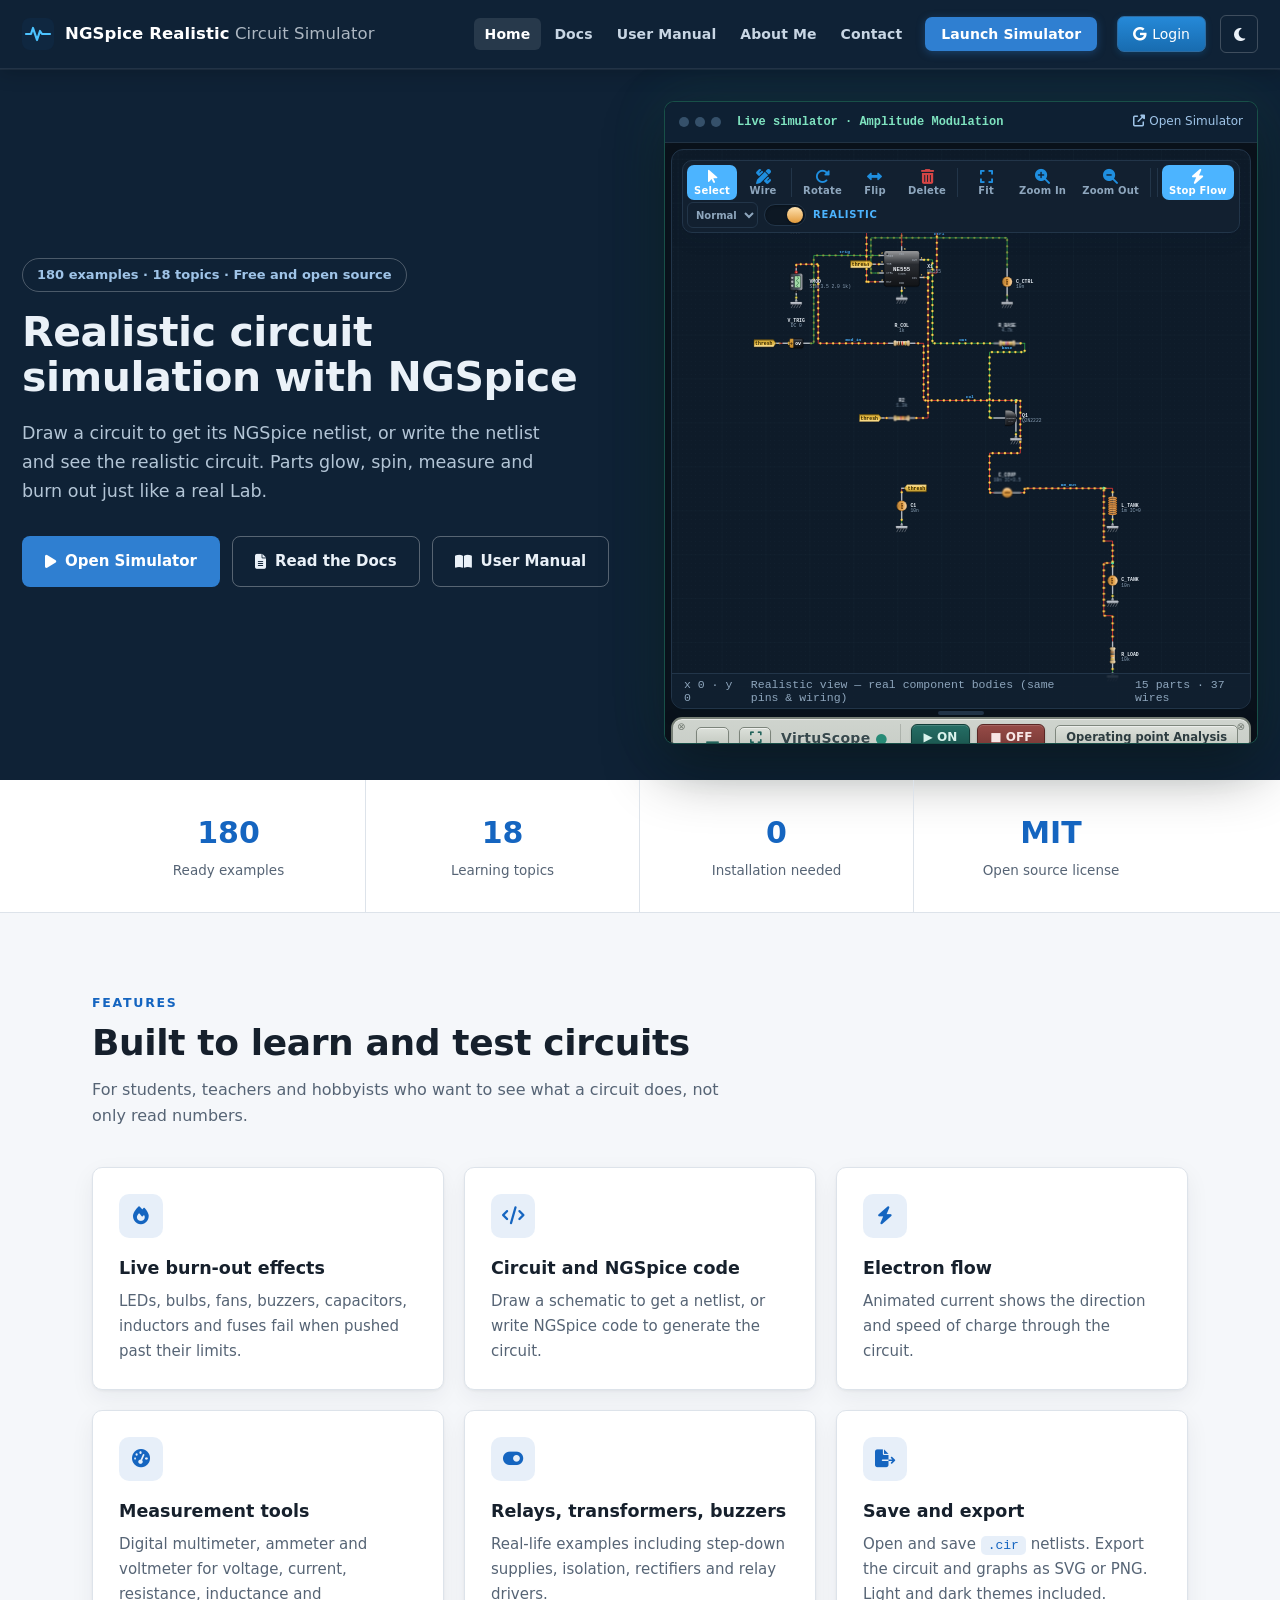
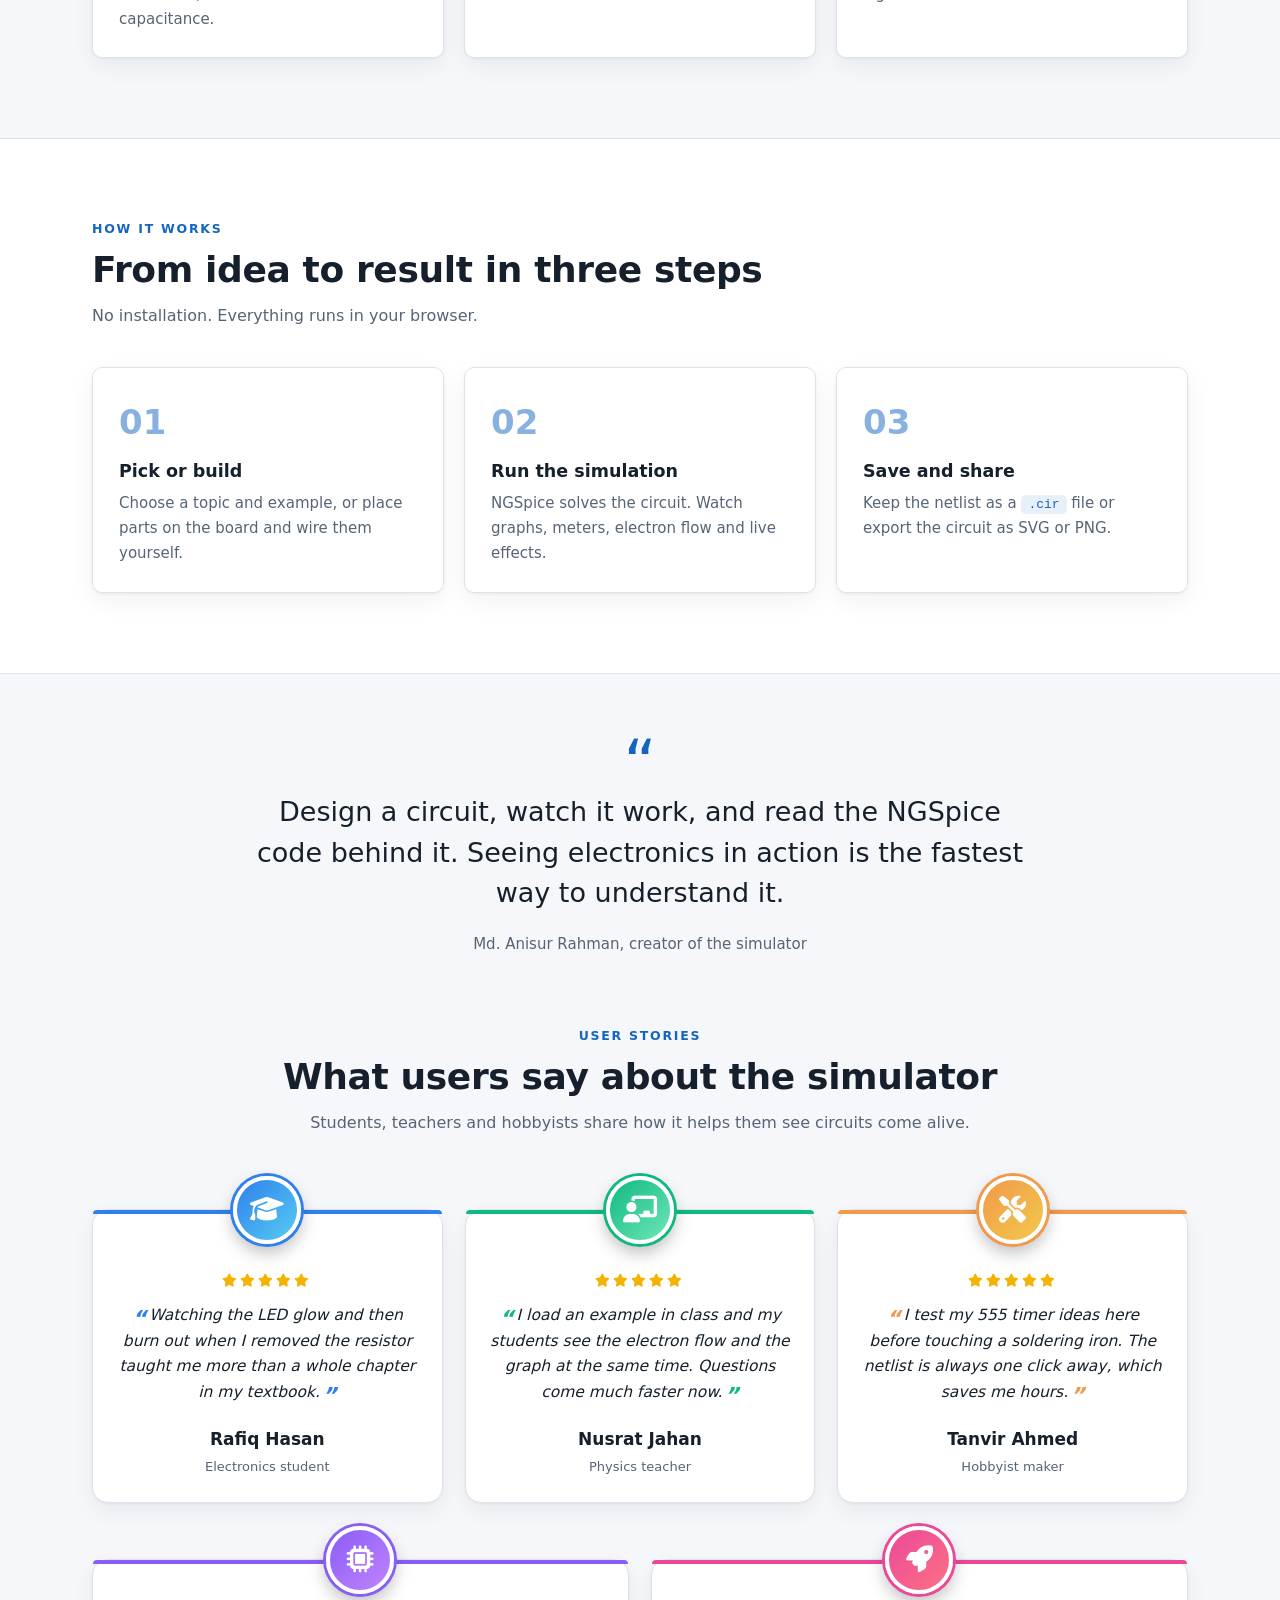
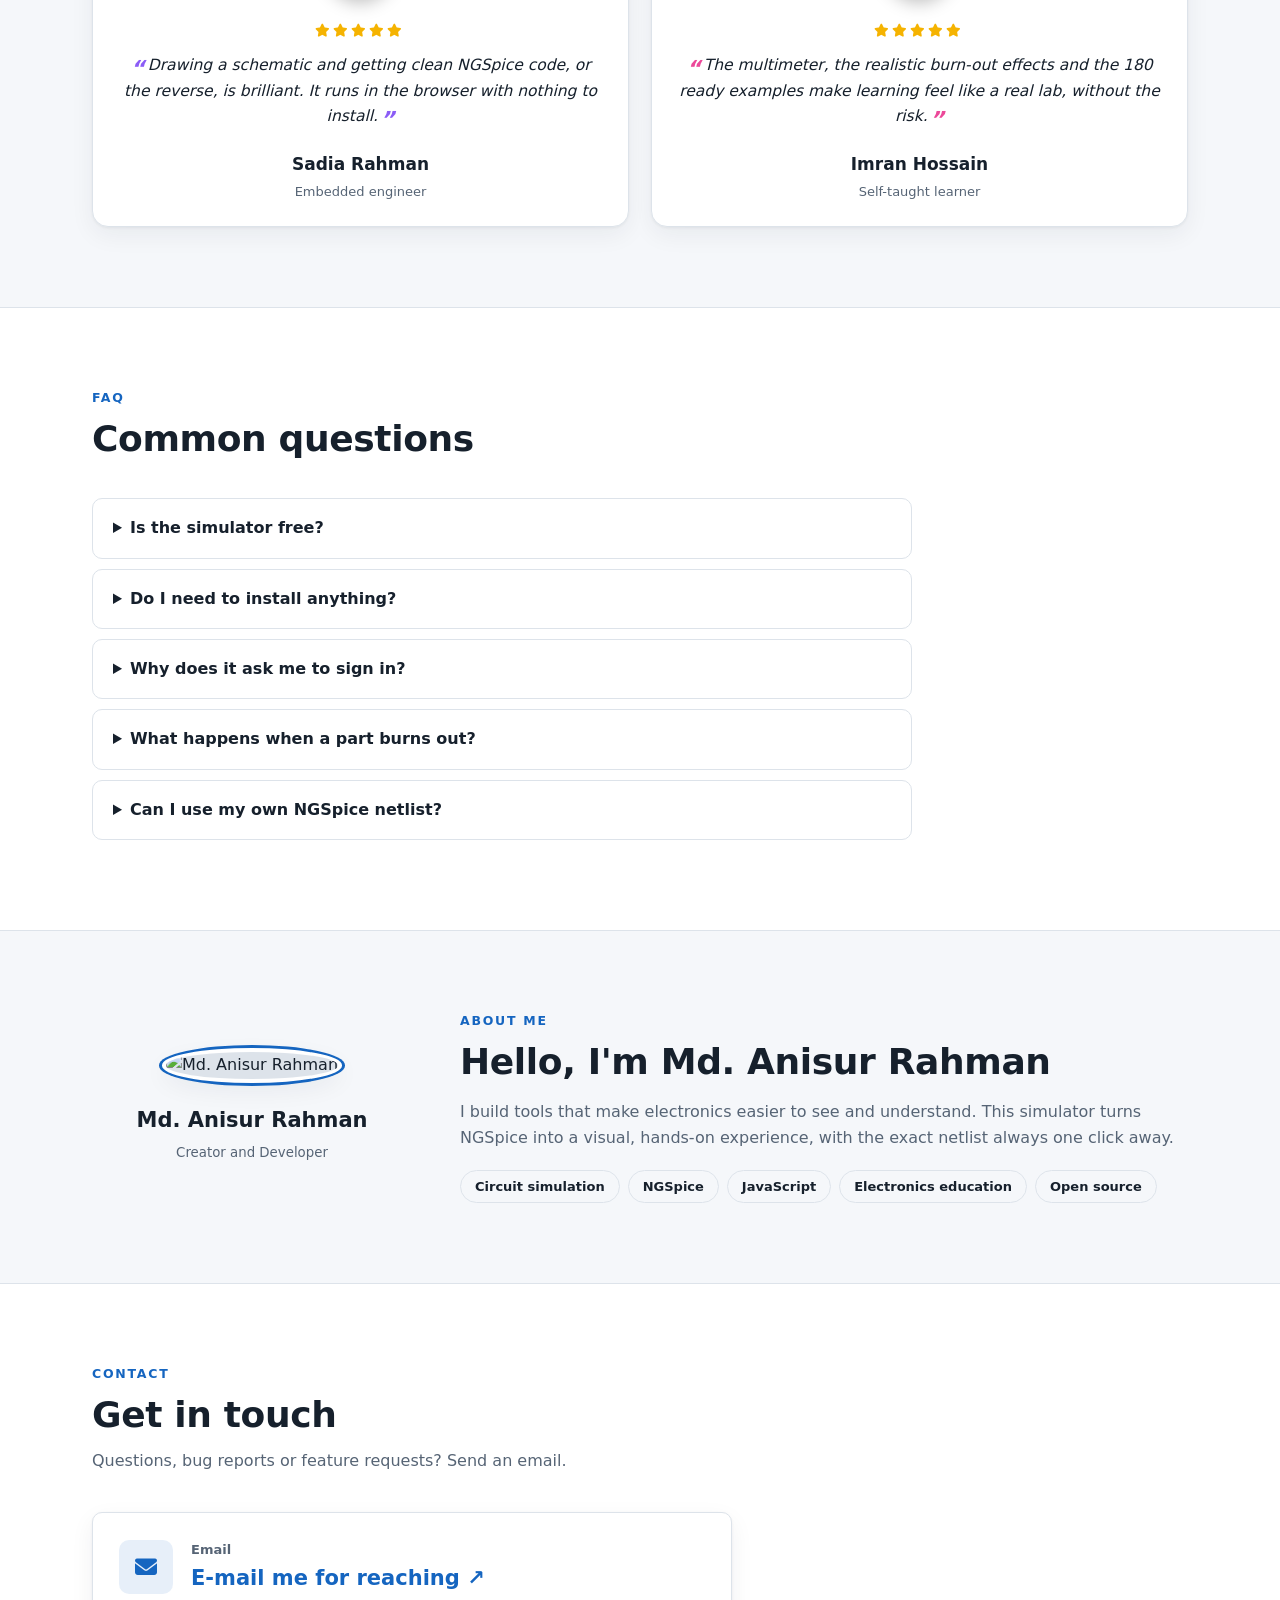
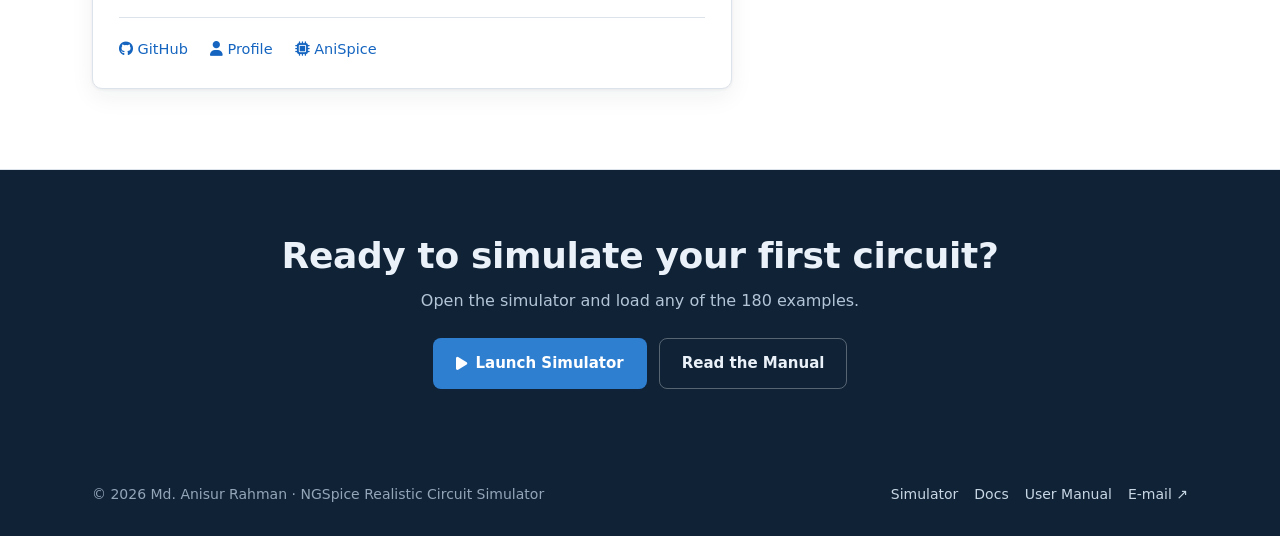
==== commit 278d5216: "Update index.html" ====
--- a/index.html
+++ b/index.html
@@ -56,7 +56,7 @@
  <div>
   <span class="badge">180 examples &middot; 18 topics &middot; Free and open source</span>
   <h1>Realistic circuit simulation with NGSpice</h1>
-  <p class="lead">Draw a circuit to get its NGSpice netlist, or write the netlist and see the realistic components based on circuit. Parts glow, spin, measure and burn out just like a real Lab.</p>
+  <p class="lead">Draw a circuit to get its NGSpice netlist, or write the netlist and see the realistic circuit. Parts glow, spin, measure and burn out just like a real Lab.</p>
   <div class="btns"><a class="btn p" href="simulator/index.html" target="_blank" rel="noopener"><i class="fa-solid fa-play"></i> Open Simulator</a><a class="btn g" href="docs.html"><i class="fa-solid fa-file-lines"></i> Read the Docs</a><a class="btn g" href="manual.html"><i class="fa-solid fa-book-open"></i> User Manual</a></div>
  </div>
  <div class="screen"><div class="bar"><i></i><i></i><i></i><b>Live simulator &middot; Amplitude Modulation</b><a href="simulator/" target="_blank" rel="noopener"><i class="fa-solid fa-up-right-from-square" style="width:auto;height:auto;background:none;border-radius:0"></i> Open Simulator</a></div>
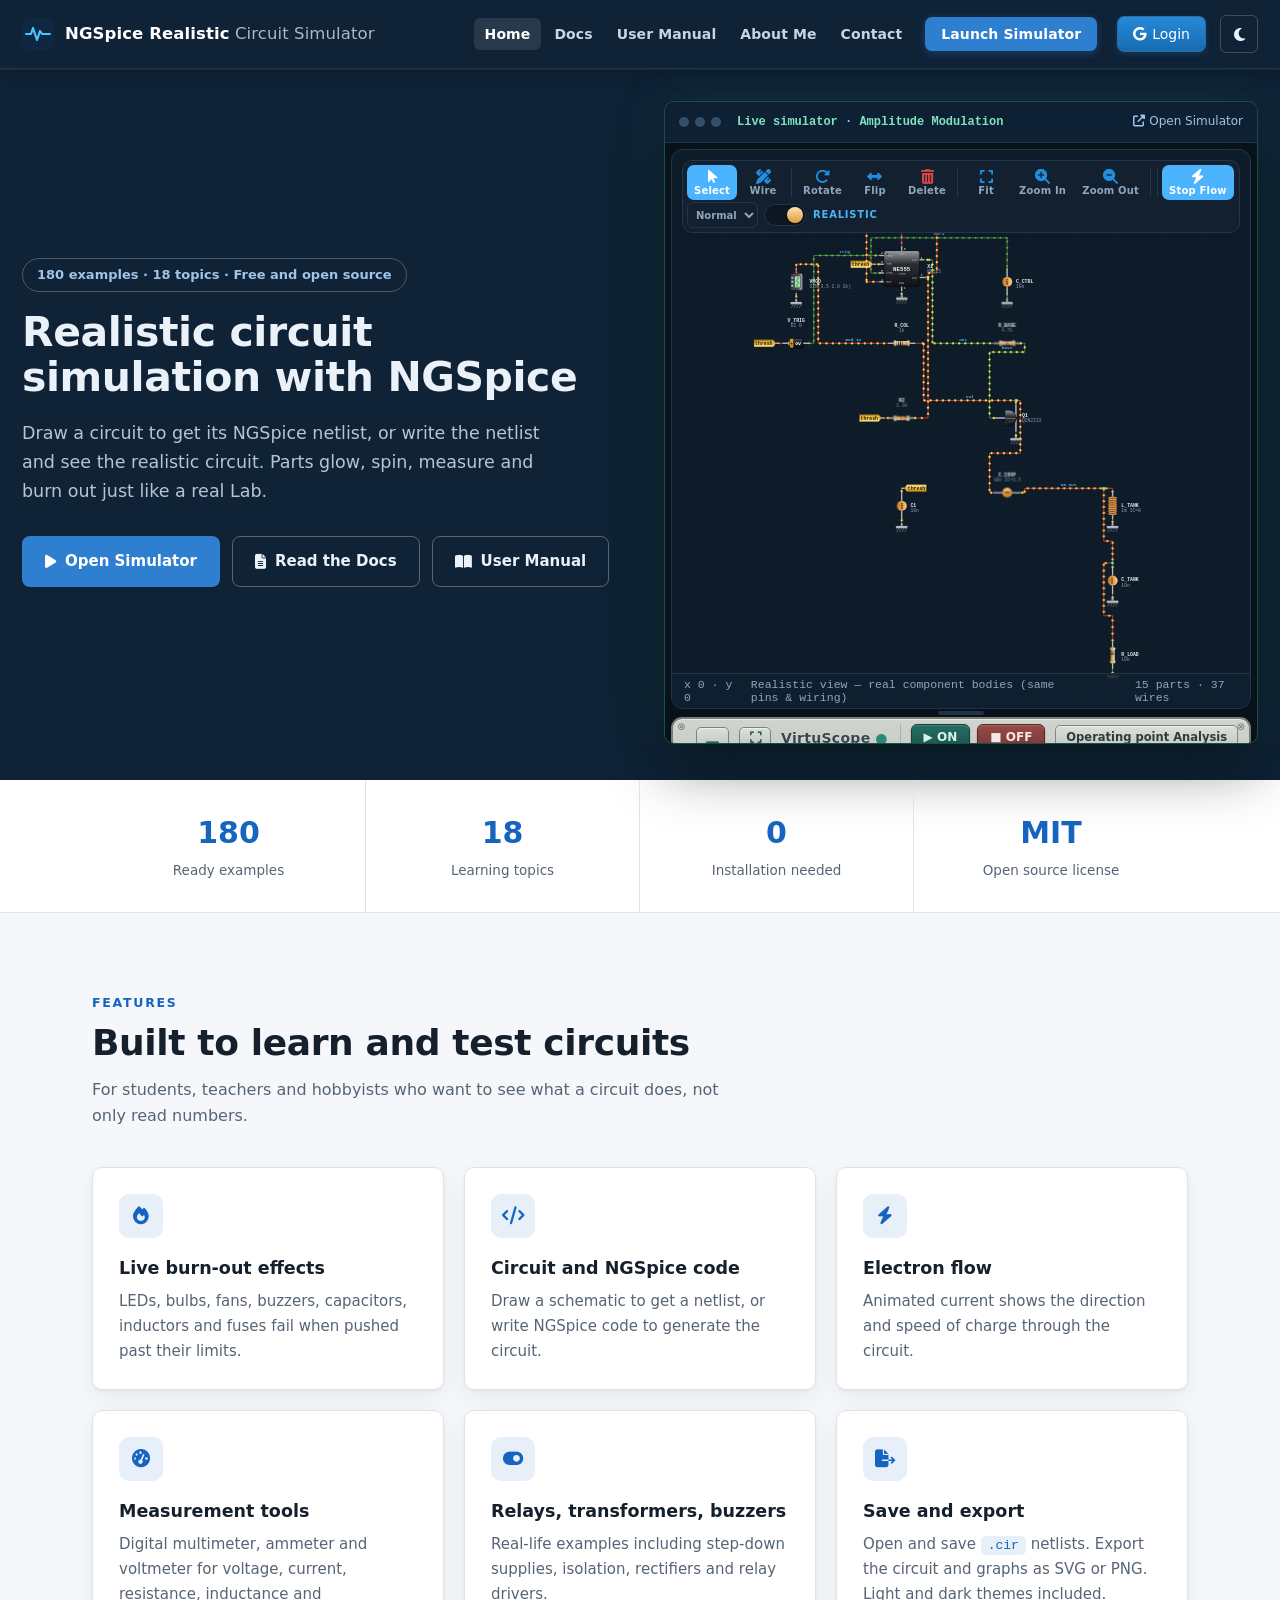
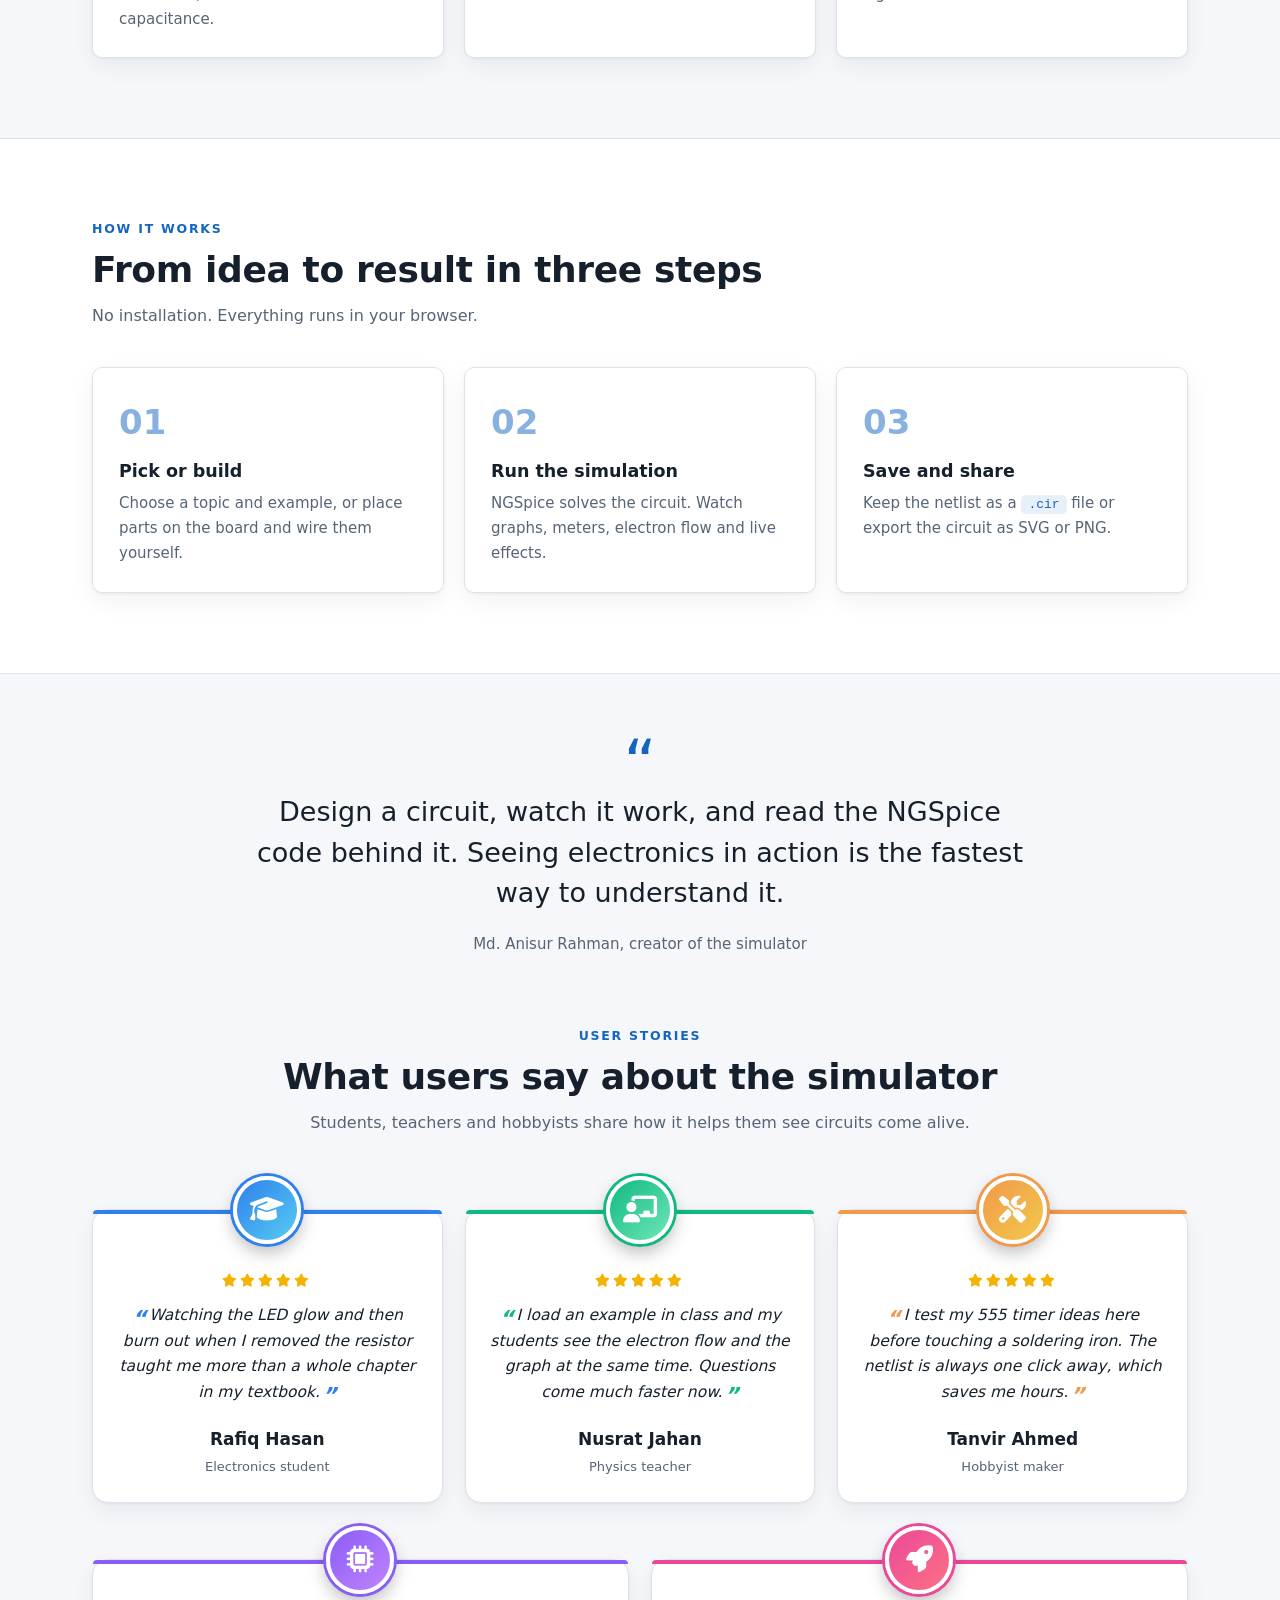
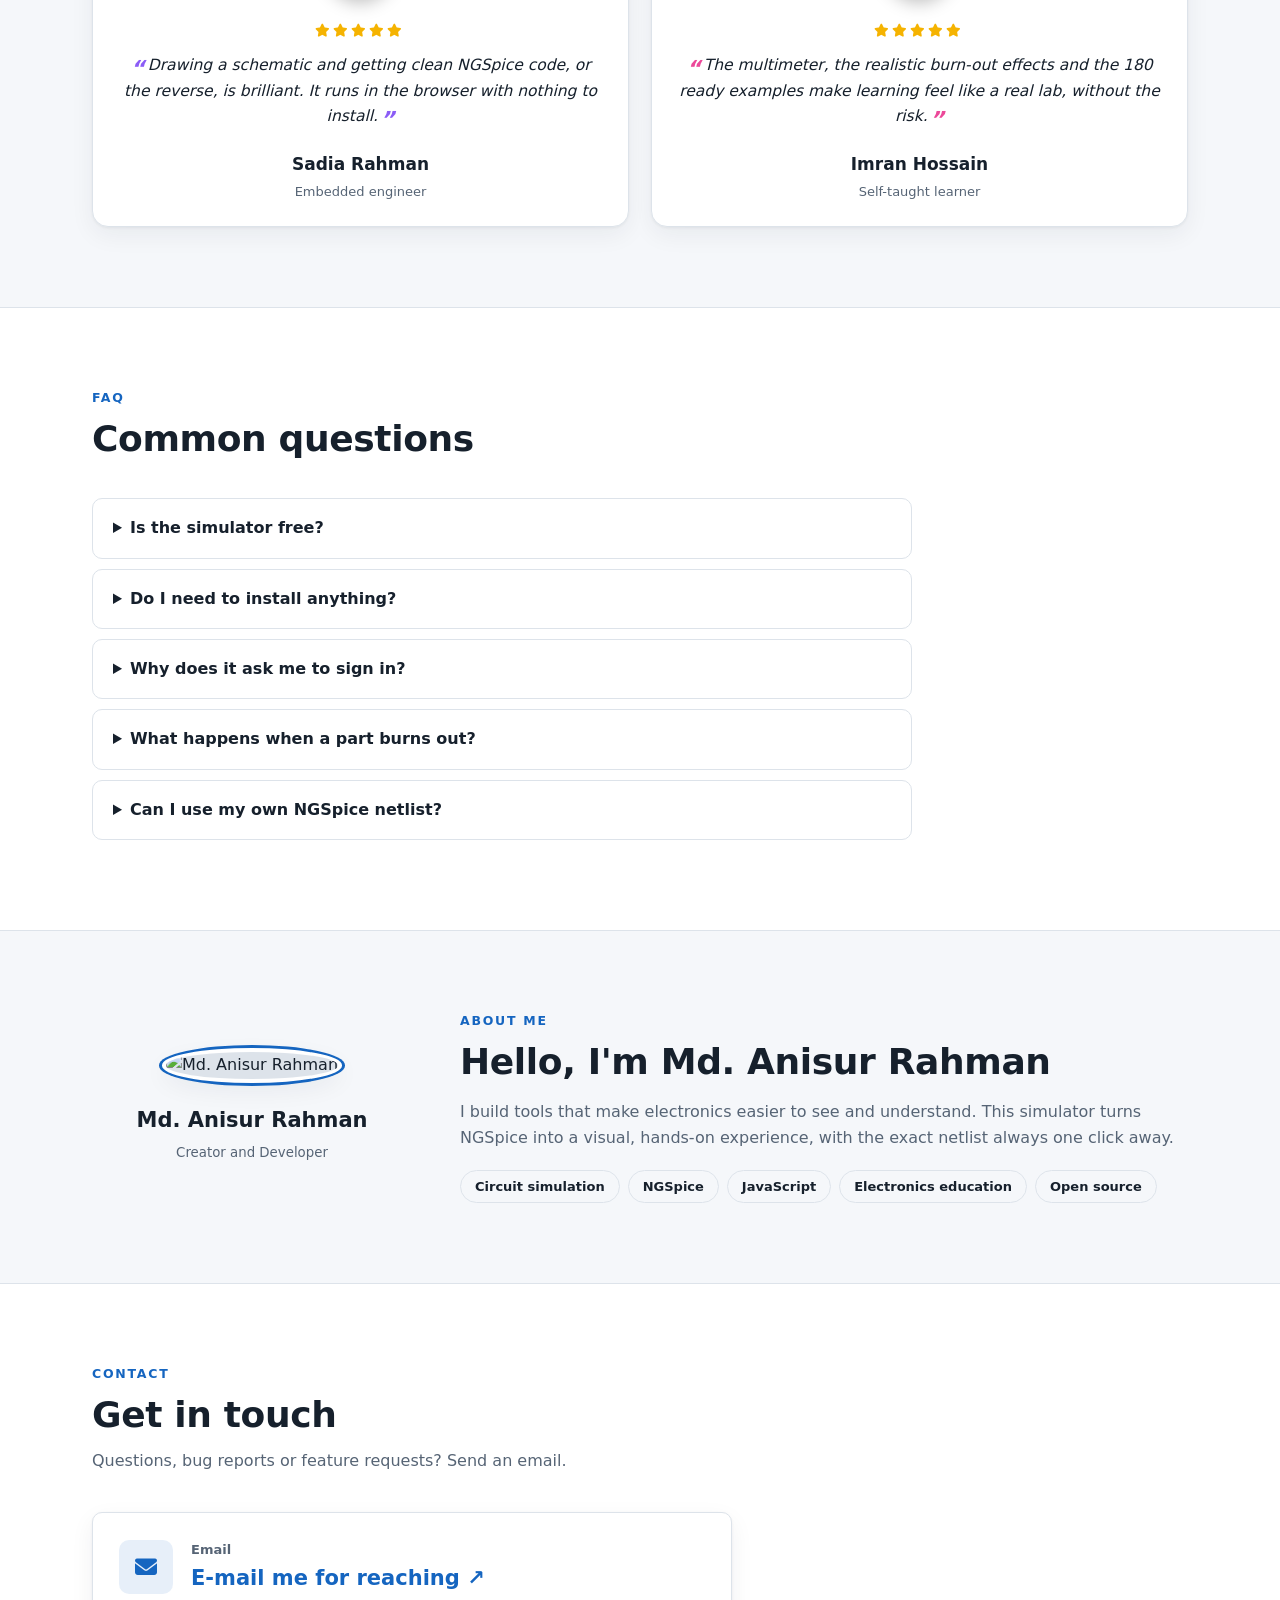
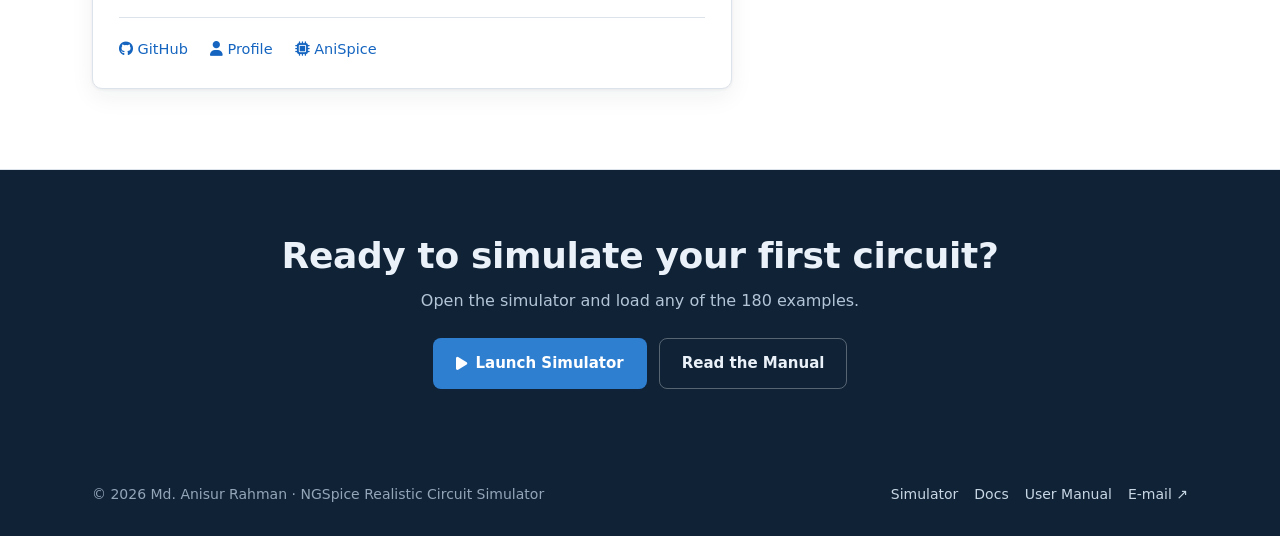
==== commit 0f486097: "Update index.html" ====
--- a/index.html
+++ b/index.html
@@ -79,7 +79,6 @@
  </div>
 </div></section>
 
-
 <section id="how" class="alt"><div class="wrap">
  <div class="eyebrow">How it works</div><h2>From idea to result in three steps</h2>
  <p class="sub">No installation. Everything runs in your browser.</p>
@@ -89,7 +88,6 @@
   <div class="card"><h3>Save and share</h3><p>Keep the netlist as a <code>.cir</code> file or export the circuit as SVG or PNG.</p></div>
  </div>
 </div></section>
-
 <section class="quote"><div class="wrap"><blockquote>Design a circuit, watch it work, and read the NGSpice code behind it. Seeing electronics in action is the fastest way to understand it.</blockquote><cite>Md. Anisur Rahman, creator of the simulator</cite></div></section>
 
 <section id="users" class="users"><div class="wrap">
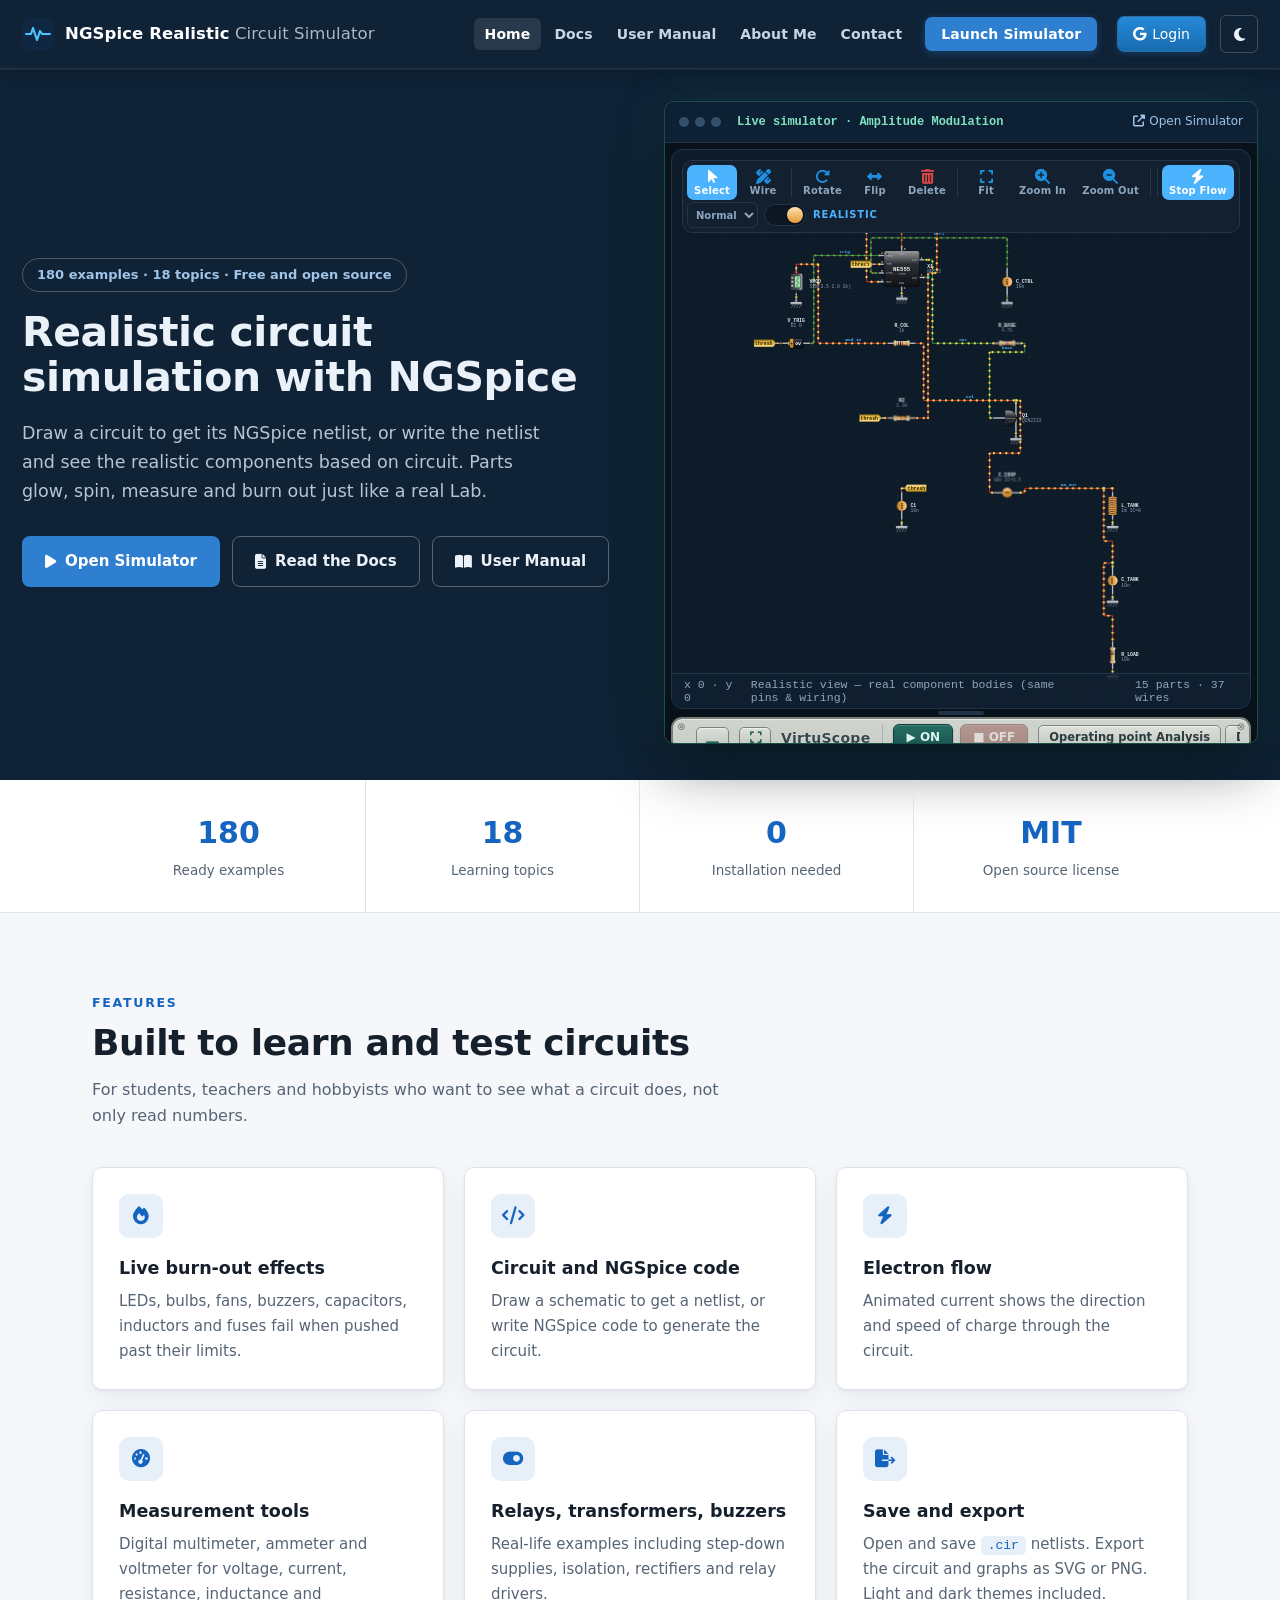
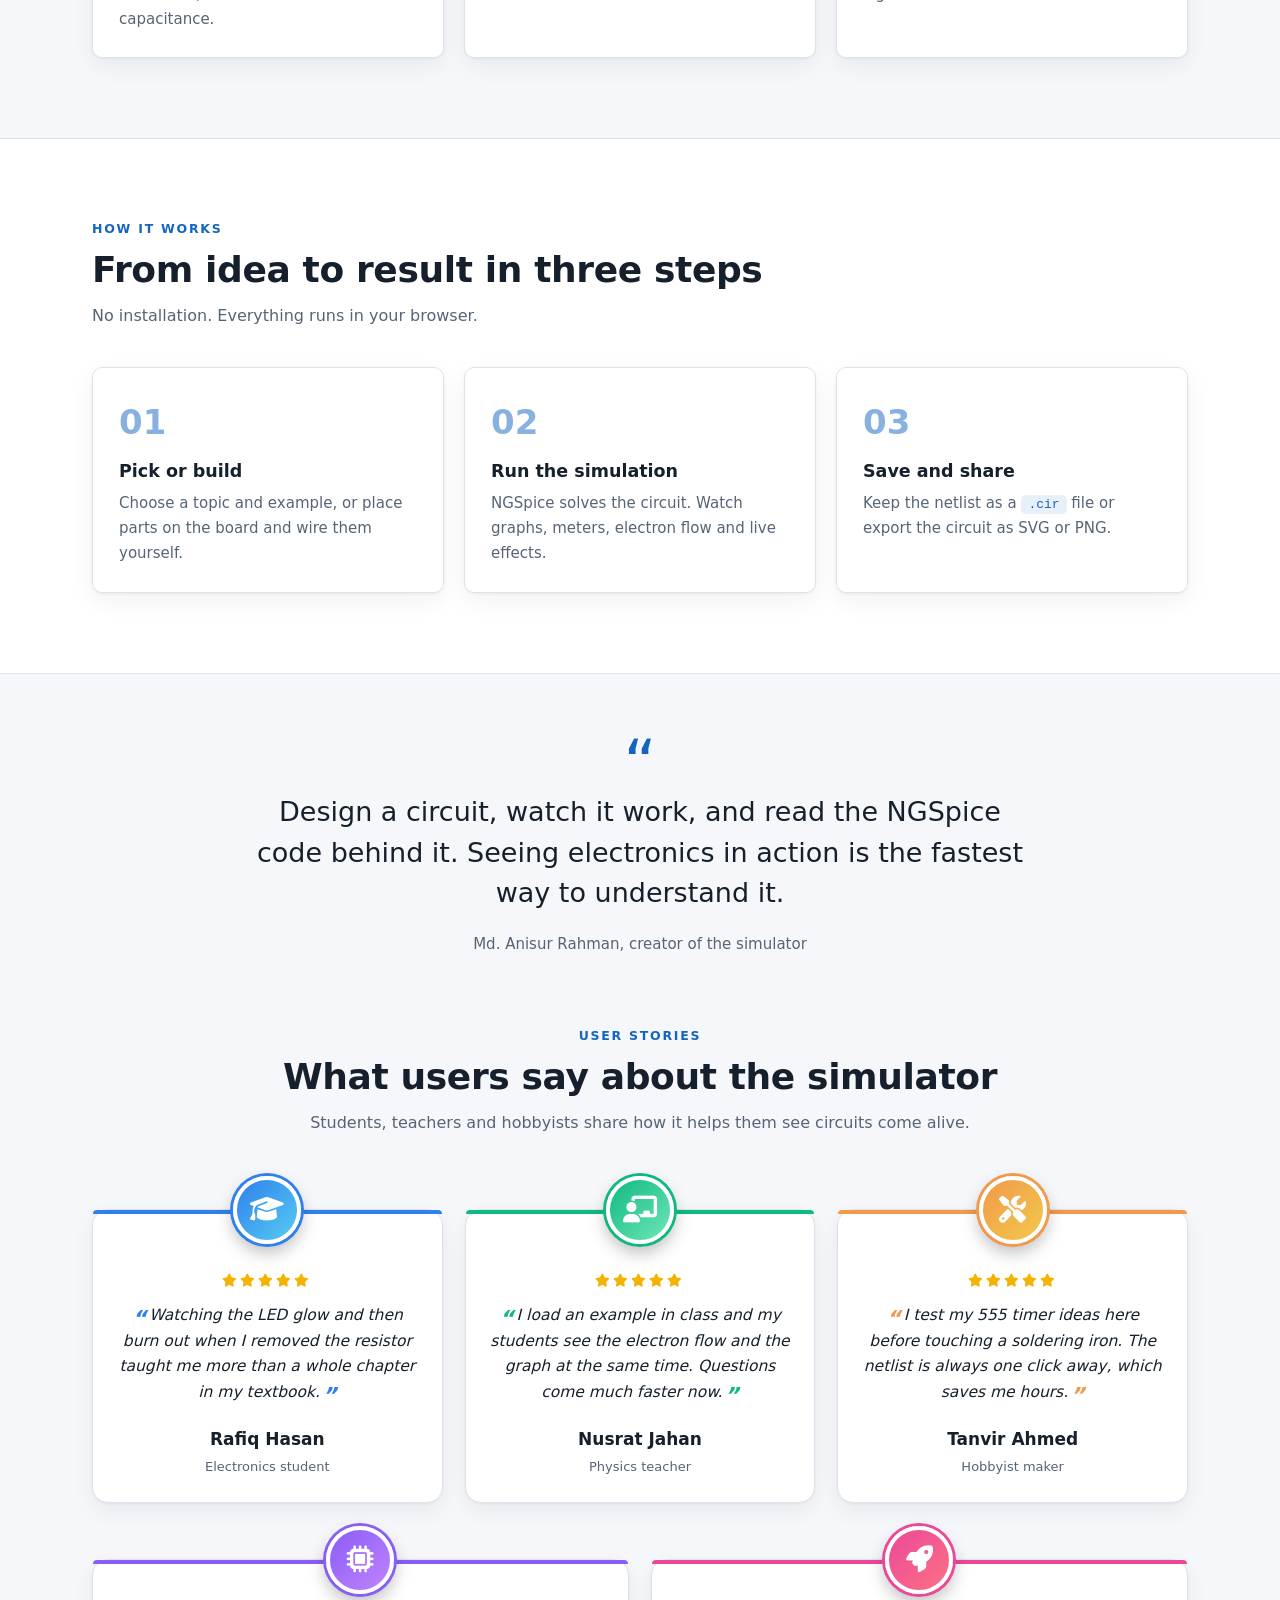
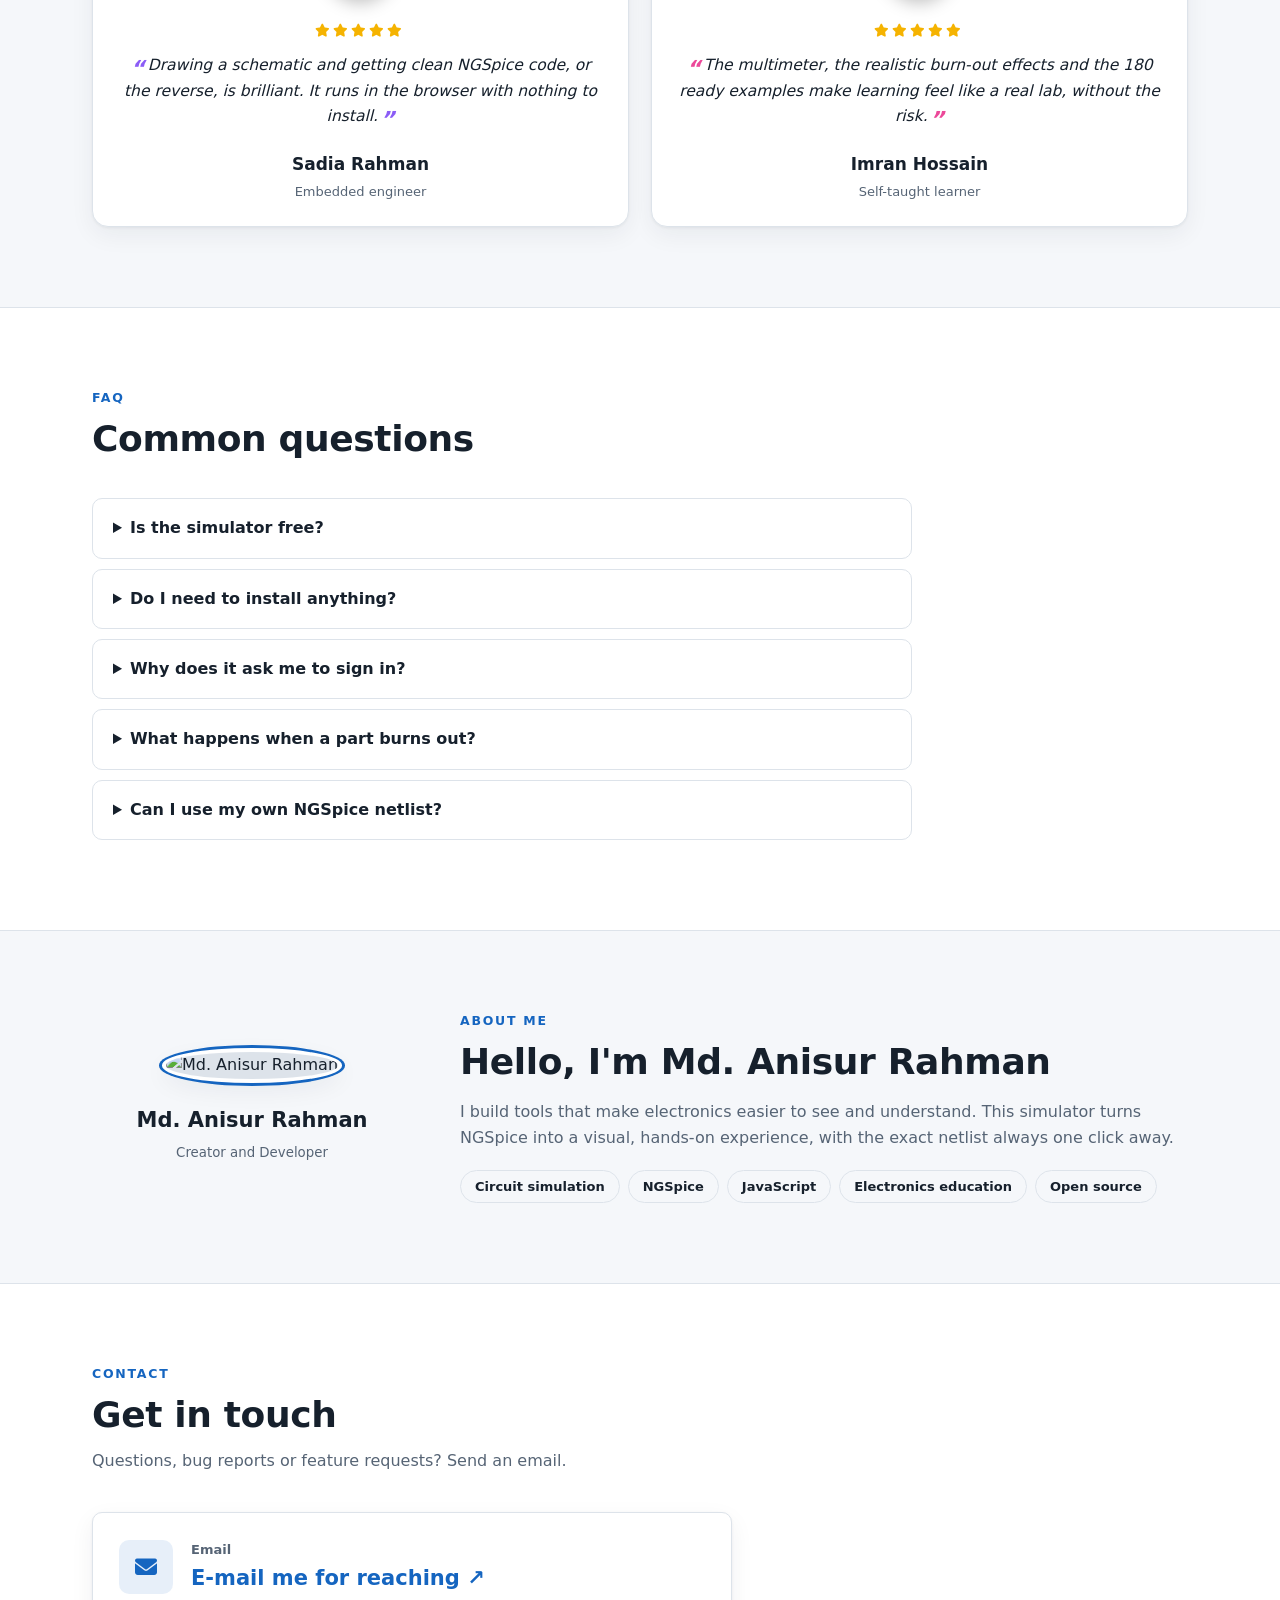
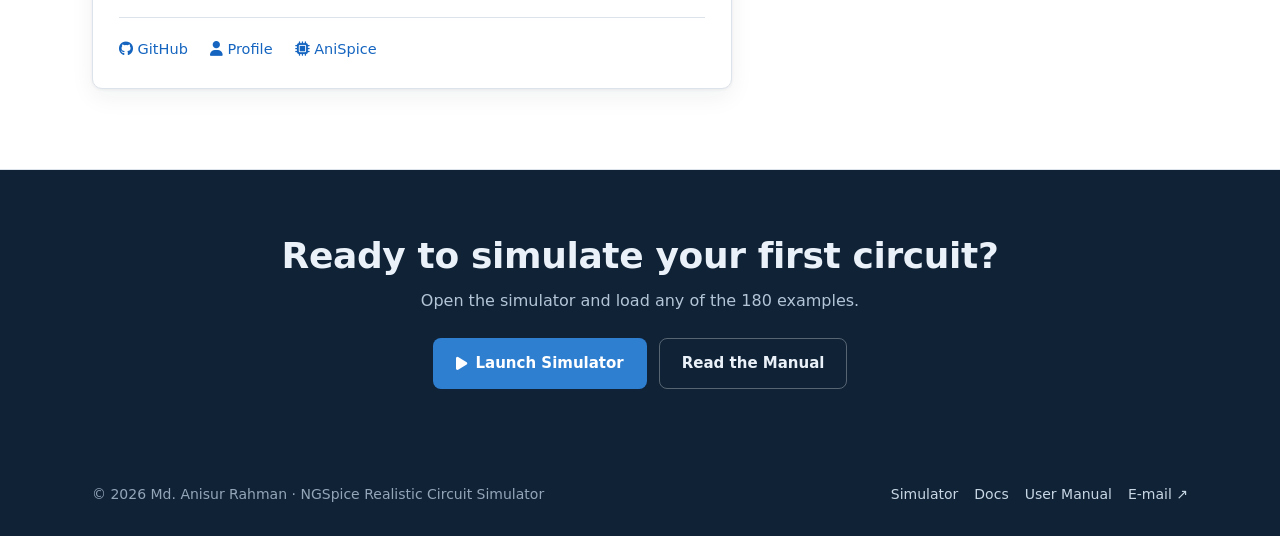
==== commit 1208cace: "Update index.html" ====
--- a/index.html
+++ b/index.html
@@ -56,7 +56,7 @@
  <div>
   <span class="badge">180 examples &middot; 18 topics &middot; Free and open source</span>
   <h1>Realistic circuit simulation with NGSpice</h1>
-  <p class="lead">Draw a circuit to get its NGSpice netlist, or write the netlist and see the realistic circuit. Parts glow, spin, measure and burn out just like a real Lab.</p>
+  <p class="lead">Draw a circuit to get its NGSpice netlist, or write the netlist and see the realistic components based on circuit. Parts glow, spin, measure and burn out just like a real Lab.</p>
   <div class="btns"><a class="btn p" href="simulator/index.html" target="_blank" rel="noopener"><i class="fa-solid fa-play"></i> Open Simulator</a><a class="btn g" href="docs.html"><i class="fa-solid fa-file-lines"></i> Read the Docs</a><a class="btn g" href="manual.html"><i class="fa-solid fa-book-open"></i> User Manual</a></div>
  </div>
  <div class="screen"><div class="bar"><i></i><i></i><i></i><b>Live simulator &middot; Amplitude Modulation</b><a href="simulator/" target="_blank" rel="noopener"><i class="fa-solid fa-up-right-from-square" style="width:auto;height:auto;background:none;border-radius:0"></i> Open Simulator</a></div>
